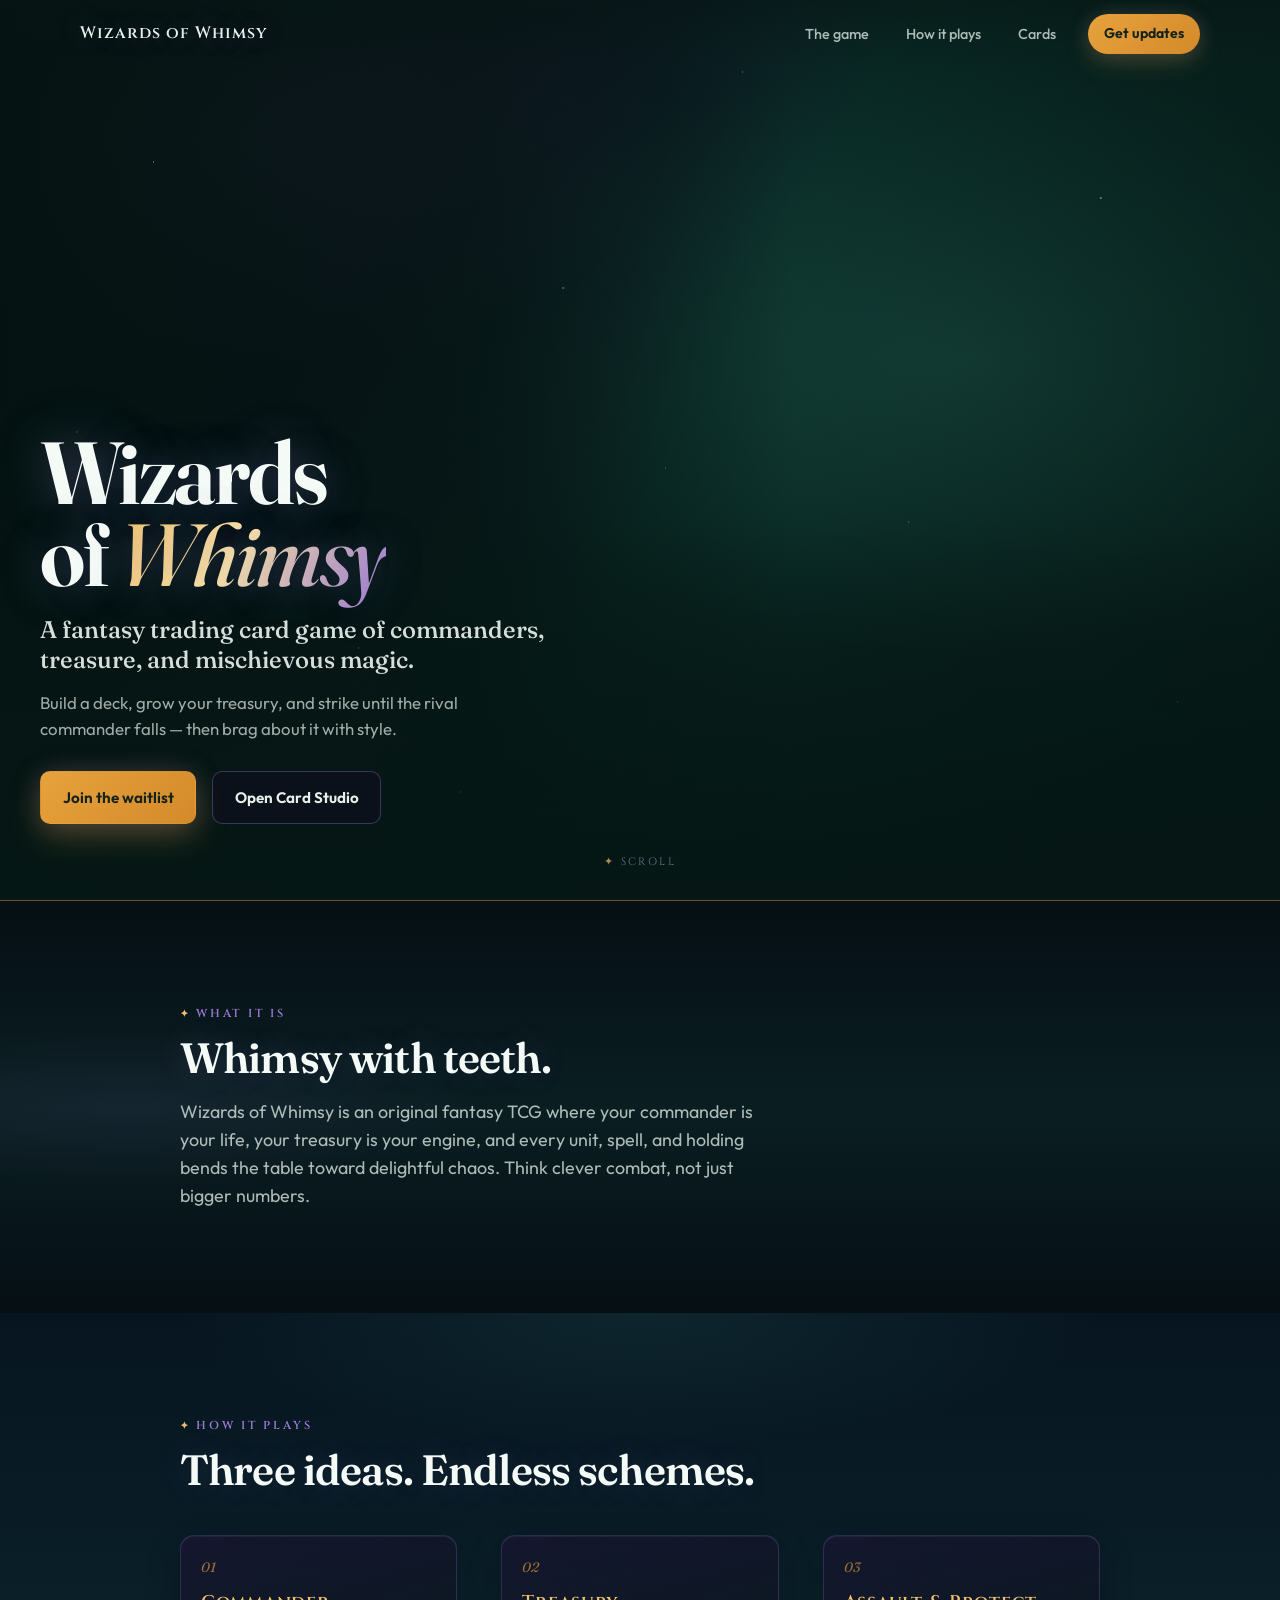
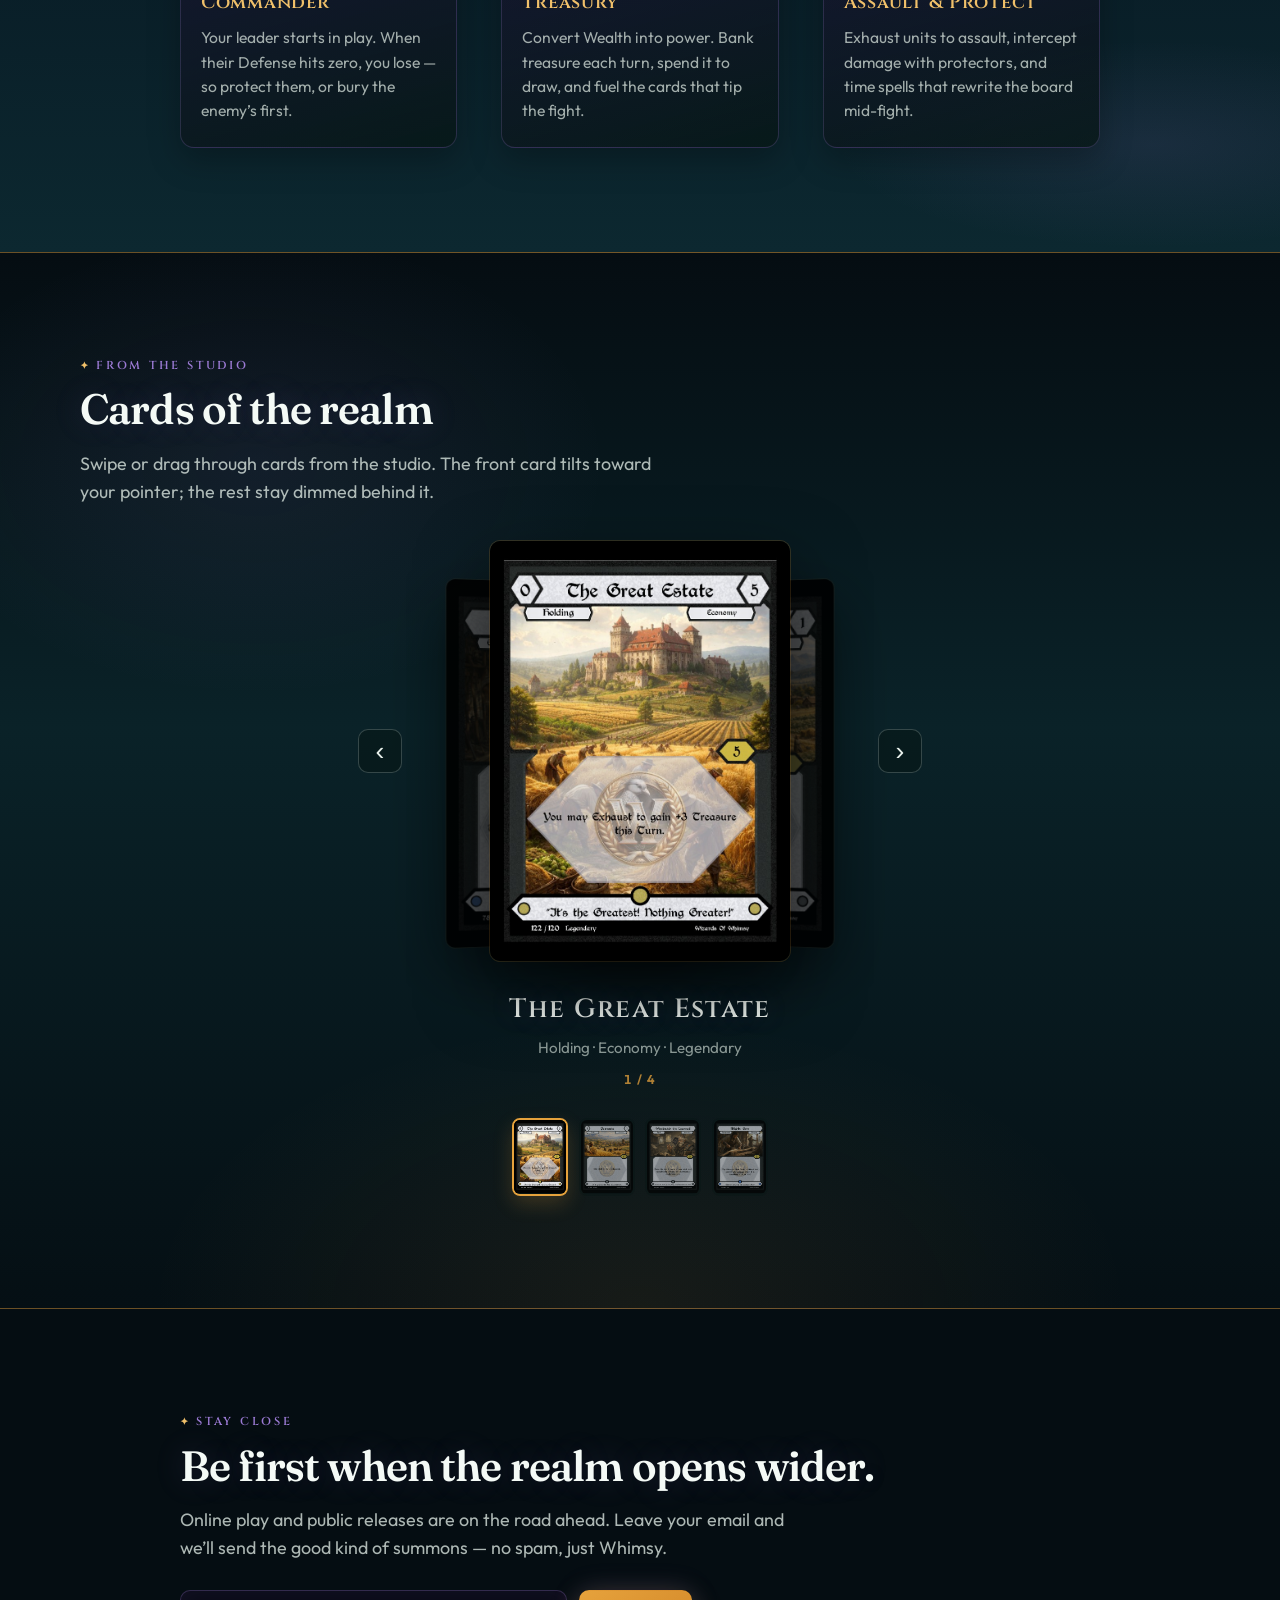
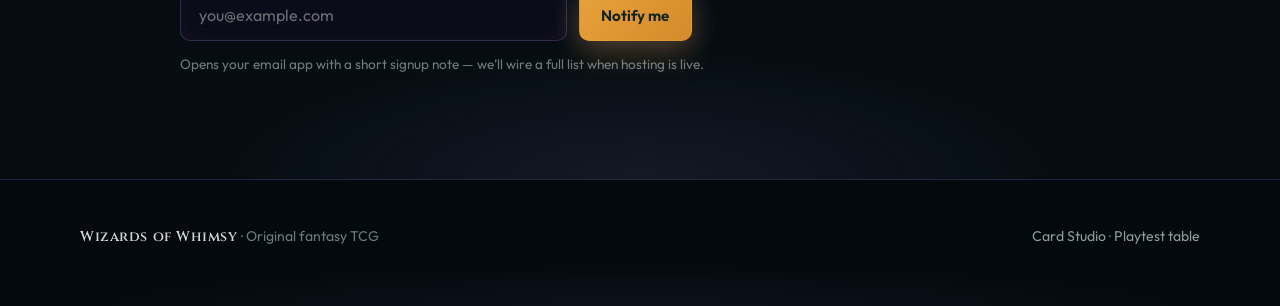
==== index.html @ 114dac3d "Added a landing page" ====
<!DOCTYPE html>
<html lang="en">
<head>
    <meta charset="UTF-8">
    <meta name="viewport" content="width=device-width, initial-scale=1.0, viewport-fit=cover">
    <title>Wizards of Whimsy — A fantasy trading card game</title>
    <meta name="description" content="Wizards of Whimsy is a fantasy TCG of commanders, treasure, and whimsical warfare. Protect your leader, grow your treasury, and outwit the table.">
    <meta property="og:title" content="Wizards of Whimsy">
    <meta property="og:description" content="A fantasy trading card game of commanders, treasury, and whimsical warfare.">
    <meta property="og:type" content="website">
    <link rel="preconnect" href="https://fonts.googleapis.com">
    <link rel="preconnect" href="https://fonts.gstatic.com" crossorigin>
    <link href="https://fonts.googleapis.com/css2?family=Cinzel:wght@500;600&family=Fraunces:ital,opsz,wght@0,9..144,500;0,9..144,650;1,9..144,500&family=Outfit:wght@400;500;650&display=swap" rel="stylesheet">
    <link rel="stylesheet" href="landing.css">
</head>
<body class="wow-landing">
    <a class="wow-skip" href="#main">Skip to content</a>

    <header class="wow-nav" role="banner">
        <div class="wow-nav-inner">
            <a class="wow-nav-brand" href="index.html">Wizards of Whimsy</a>
            <span class="wow-nav-spacer" aria-hidden="true"></span>
            <a class="wow-nav-link" href="#the-game">The game</a>
            <a class="wow-nav-link" href="#play">How it plays</a>
            <a class="wow-nav-link" href="#gallery">Cards</a>
            <a class="wow-nav-cta" href="#waitlist">Get updates</a>
        </div>
    </header>

    <main id="main">
        <section class="wow-hero" aria-label="Introduction">
            <div class="wow-hero-bg" aria-hidden="true"></div>
            <div class="wow-hero-stars" aria-hidden="true"></div>
            <div class="wow-hero-mist" aria-hidden="true"></div>
            <div class="wow-hero-copy wow-reveal">
                <h1 class="wow-brand">Wizards of <em>Whimsy</em></h1>
                <p class="wow-hero-line">A fantasy trading card game of commanders, treasure, and mischievous magic.</p>
                <p class="wow-hero-support">Build a deck, grow your treasury, and strike until the rival commander falls — then brag about it with style.</p>
                <div class="wow-cta-row">
                    <a class="wow-btn wow-btn-primary" href="#waitlist">Join the waitlist</a>
                    <a class="wow-btn wow-btn-ghost" href="editor.html">Open Card Studio</a>
                </div>
            </div>
            <p class="wow-scroll-hint" aria-hidden="true">Scroll</p>
        </section>

        <section class="wow-section wow-section--story" id="the-game">
            <div class="wow-section-inner wow-reveal">
                <p class="wow-kicker">What it is</p>
                <h2 class="wow-h2">Whimsy with teeth.</h2>
                <p class="wow-lead">
                    Wizards of Whimsy is an original fantasy TCG where your commander is your life,
                    your treasury is your engine, and every unit, spell, and holding bends the table
                    toward delightful chaos. Think clever combat, not just bigger numbers.
                </p>
            </div>
        </section>

        <section class="wow-section wow-section--loop" id="play">
            <div class="wow-section-inner wow-reveal">
                <p class="wow-kicker">How it plays</p>
                <h2 class="wow-h2">Three ideas. Endless schemes.</h2>
                <div class="wow-loop-grid">
                    <article class="wow-loop-item">
                        <span class="wow-loop-num">01</span>
                        <h3>Commander</h3>
                        <p>Your leader starts in play. When their Defense hits zero, you lose — so protect them, or bury the enemy’s first.</p>
                    </article>
                    <article class="wow-loop-item">
                        <span class="wow-loop-num">02</span>
                        <h3>Treasury</h3>
                        <p>Convert Wealth into power. Bank treasure each turn, spend it to draw, and fuel the cards that tip the fight.</p>
                    </article>
                    <article class="wow-loop-item">
                        <span class="wow-loop-num">03</span>
                        <h3>Assault &amp; Protect</h3>
                        <p>Exhaust units to assault, intercept damage with protectors, and time spells that rewrite the board mid-fight.</p>
                    </article>
                </div>
            </div>
        </section>

        <section class="wow-section wow-section--gallery" id="gallery" aria-label="Created cards">
            <div class="wow-section-inner wow-section-wide wow-reveal">
                <p class="wow-kicker">From the studio</p>
                <h2 class="wow-h2">Cards of the realm</h2>
                <p class="wow-lead wow-gallery-lead">
                    Swipe or drag through cards from the studio. The front card tilts toward your pointer; the rest stay dimmed behind it.
                </p>

                <div class="wow-gallery" id="wowGallery" hidden>
                    <div class="wow-gallery-stage">
                        <button type="button" class="wow-gallery-nav wow-gallery-prev" id="wowGalleryPrev" aria-label="Previous card">‹</button>
                        <div class="wow-card-stack" id="wowCardStack" aria-live="polite"></div>
                        <button type="button" class="wow-gallery-nav wow-gallery-next" id="wowGalleryNext" aria-label="Next card">›</button>
                    </div>
                    <div class="wow-gallery-meta">
                        <h3 class="wow-gallery-name" id="wowGalleryName"></h3>
                        <p class="wow-gallery-sub" id="wowGallerySub"></p>
                        <p class="wow-gallery-counter" aria-live="polite">
                            <span id="wowGalleryIndex">1</span> / <span id="wowGalleryTotal">1</span>
                        </p>
                    </div>
                    <div class="wow-gallery-thumbs" id="wowGalleryThumbs" role="tablist" aria-label="Choose a card"></div>
                </div>
                <p class="wow-gallery-empty" id="wowGalleryEmpty" hidden>No showcase cards yet — add PNG exports to <code>landing-cards.json</code>.</p>
            </div>
        </section>

        <section class="wow-section wow-section--waitlist" id="waitlist">
            <div class="wow-section-inner wow-reveal">
                <p class="wow-kicker">Stay close</p>
                <h2 class="wow-h2">Be first when the realm opens wider.</h2>
                <p class="wow-lead">
                    Online play and public releases are on the road ahead. Leave your email and we’ll
                    send the good kind of summons — no spam, just Whimsy.
                </p>
                <form class="wow-waitlist-form" id="wowWaitlistForm" novalidate>
                    <label for="wowEmail">Email</label>
                    <input type="email" id="wowEmail" name="email" autocomplete="email" required placeholder="you@example.com" />
                    <button type="submit" class="wow-btn wow-btn-primary">Notify me</button>
                </form>
                <p class="wow-waitlist-note" id="wowWaitlistNote" role="status" aria-live="polite">
                    Opens your email app with a short signup note — we’ll wire a full list when hosting is live.
                </p>
            </div>
        </section>
    </main>

    <footer class="wow-footer">
        <div class="wow-footer-inner">
            <p><strong>Wizards of Whimsy</strong> · Original fantasy TCG</p>
            <p>
                <a href="editor.html">Card Studio</a>
                ·
                <a href="card-player.html">Playtest table</a>
            </p>
        </div>
    </footer>

    <script src="landing.js" defer></script>
</body>
</html>
---- landing.css ----
/* Wizards of Whimsy — public landing */
:root {
    --ink: #14221c;
    --mist: #dce8e1;
    --parchment: #e8f0eb;
    --teal-deep: #0b3d38;
    --teal-glow: #3d9b86;
    --amber: #e6a23c;
    --amber-hot: #f0c06a;
    --violet-deep: #1e1235;
    --violet-glow: #9b7ad4;
    --violet-soft: rgba(155, 122, 212, 0.35);
    --starlight: #c8dcff;
    --gold-line: rgba(230, 162, 60, 0.45);
    --font-display: 'Fraunces', 'Palatino Linotype', Georgia, serif;
    --font-arcane: 'Cinzel', 'Palatino Linotype', Georgia, serif;
    --font-body: 'Outfit', 'Segoe UI', sans-serif;
    --ease-out: cubic-bezier(0.22, 1, 0.36, 1);
    --nav-h: 4.25rem;
}

*,
*::before,
*::after {
    box-sizing: border-box;
}

html {
    scroll-behavior: smooth;
}

body.wow-landing {
    margin: 0;
    min-height: 100%;
    color: var(--mist);
    font-family: var(--font-body);
    font-weight: 400;
    font-size: 1.0625rem;
    line-height: 1.55;
    background:
        radial-gradient(ellipse 80% 50% at 50% -10%, rgba(155, 122, 212, 0.12), transparent 55%),
        #050f14;
    -webkit-font-smoothing: antialiased;
}

img {
    max-width: 100%;
    height: auto;
    display: block;
}

a {
    color: var(--amber-hot);
    text-decoration-thickness: 1px;
    text-underline-offset: 0.18em;
}

a:hover {
    color: #fff4d6;
}

.wow-skip {
    position: absolute;
    left: -9999px;
    top: 0;
    z-index: 100;
    padding: 0.75rem 1rem;
    background: var(--amber);
    color: var(--ink);
    font-weight: 600;
}

.wow-skip:focus {
    left: 1rem;
    top: 1rem;
}

/* —— Nav —— */
.wow-nav {
    position: absolute;
    top: 0;
    left: 0;
    right: 0;
    z-index: 40;
    height: var(--nav-h);
    display: flex;
    align-items: center;
    padding: 0 clamp(1rem, 4vw, 2.5rem);
    background: linear-gradient(to bottom, rgba(6, 22, 20, 0.55), transparent);
}

.wow-nav-inner {
    width: min(1120px, 100%);
    margin: 0 auto;
    display: flex;
    align-items: center;
    gap: 1rem;
}

.wow-nav-brand {
    font-family: var(--font-arcane);
    font-weight: 600;
    font-size: 1.02rem;
    letter-spacing: 0.06em;
    color: var(--parchment);
    text-decoration: none;
    text-shadow: 0 0 24px rgba(155, 122, 212, 0.35);
}

.wow-nav-brand:hover {
    color: var(--amber-hot);
}

.wow-nav-spacer {
    flex: 1;
}

.wow-nav-link {
    font-size: 0.9rem;
    font-weight: 500;
    color: rgba(220, 232, 225, 0.78);
    text-decoration: none;
    padding: 0.4rem 0.65rem;
}

.wow-nav-link:hover {
    color: #fff;
}

.wow-nav-cta {
    display: inline-flex;
    align-items: center;
    margin-left: 0.35rem;
    padding: 0.55rem 1rem;
    border-radius: 999px;
    background: linear-gradient(135deg, var(--amber) 0%, #d48a2a 100%);
    color: var(--ink);
    font-weight: 650;
    font-size: 0.88rem;
    text-decoration: none;
    transition: transform 0.35s var(--ease-out), background 0.25s ease, box-shadow 0.25s ease;
    box-shadow:
        0 8px 24px rgba(230, 162, 60, 0.22),
        0 0 20px rgba(155, 122, 212, 0.15);
}

.wow-nav-cta:hover {
    background: var(--amber-hot);
    color: var(--ink);
    transform: translateY(-1px);
}

/* —— Hero: one full-bleed composition —— */
.wow-hero {
    position: relative;
    min-height: 100dvh;
    display: flex;
    align-items: flex-end;
    padding:
        calc(var(--nav-h) + clamp(1.5rem, 4vw, 2.5rem))
        clamp(1rem, 4vw, 2.5rem)
        clamp(2.75rem, 8vw, 4.75rem);
    overflow: hidden;
    isolation: isolate;
}

.wow-hero-bg {
    position: absolute;
    inset: 0;
    z-index: -1;
    background:
        radial-gradient(ellipse 55% 45% at 20% 15%, rgba(155, 122, 212, 0.22), transparent 58%),
        radial-gradient(ellipse 80% 60% at 75% 40%, rgba(61, 155, 134, 0.28), transparent 55%),
        radial-gradient(ellipse 50% 45% at 15% 90%, rgba(230, 162, 60, 0.14), transparent 50%),
        linear-gradient(118deg, #080612 0%, #12102a 28%, #0a2f2a 52%, #071e1b 100%);
}

.wow-hero-bg::before {
    content: '';
    position: absolute;
    inset: 0;
    background:
        url('Card Back.png') right -5% center / min(72vw, 780px) auto no-repeat;
    opacity: 0.55;
    filter: saturate(1.05) contrast(1.05);
    animation: wow-hero-breathe 14s ease-in-out infinite;
}

.wow-hero-bg::after {
    content: '';
    position: absolute;
    inset: 0;
    background:
        linear-gradient(90deg, rgba(4, 20, 17, 0.94) 0%, rgba(4, 20, 17, 0.78) 38%, rgba(4, 20, 17, 0.25) 62%, rgba(4, 20, 17, 0.45) 100%),
        linear-gradient(to top, rgba(4, 16, 14, 0.9) 0%, transparent 42%);
    pointer-events: none;
}

.wow-hero-stars {
    position: absolute;
    inset: 0;
    z-index: 0;
    pointer-events: none;
    opacity: 0.75;
    background-image:
        radial-gradient(1px 1px at 12% 18%, rgba(255, 255, 255, 0.85), transparent),
        radial-gradient(1px 1px at 28% 72%, rgba(200, 220, 255, 0.7), transparent),
        radial-gradient(1.5px 1.5px at 44% 32%, rgba(240, 192, 106, 0.8), transparent),
        radial-gradient(1px 1px at 58% 8%, rgba(255, 255, 255, 0.6), transparent),
        radial-gradient(1px 1px at 71% 58%, rgba(200, 220, 255, 0.65), transparent),
        radial-gradient(1.5px 1.5px at 86% 22%, rgba(255, 255, 255, 0.75), transparent),
        radial-gradient(1px 1px at 92% 78%, rgba(155, 122, 212, 0.7), transparent),
        radial-gradient(1px 1px at 6% 48%, rgba(255, 255, 255, 0.5), transparent),
        radial-gradient(1px 1px at 36% 88%, rgba(240, 192, 106, 0.55), transparent),
        radial-gradient(1px 1px at 52% 52%, rgba(255, 255, 255, 0.45), transparent);
    animation: wow-stars-twinkle 8s ease-in-out infinite alternate;
}

@keyframes wow-stars-twinkle {
    0% { opacity: 0.55; transform: translate3d(0, 0, 0); }
    100% { opacity: 0.9; transform: translate3d(0, -6px, 0); }
}

.wow-hero-mist {
    position: absolute;
    inset: auto 0 0 0;
    height: 45%;
    z-index: 0;
    background: linear-gradient(to top, rgba(6, 26, 24, 0.5), transparent);
    pointer-events: none;
}

@keyframes wow-hero-breathe {
    0%, 100% { transform: scale(1) translate3d(0, 0, 0); opacity: 0.52; }
    50% { transform: scale(1.04) translate3d(-1.5%, 1%, 0); opacity: 0.62; }
}

.wow-hero-copy {
    position: relative;
    z-index: 1;
    width: min(1120px, 100%);
    margin: 0 auto;
    max-width: 36rem;
    margin-right: auto;
    margin-left: 0;
}

.wow-brand {
    margin: 0 0 1.15rem;
    font-family: var(--font-display);
    font-weight: 650;
    font-size: clamp(2.85rem, 9vw, 5.5rem);
    line-height: 0.94;
    letter-spacing: -0.025em;
    color: #f4faf6;
    text-wrap: balance;
    text-shadow:
        0 0 40px rgba(155, 122, 212, 0.35),
        0 0 80px rgba(61, 155, 134, 0.15);
}

.wow-brand em {
    font-style: italic;
    font-weight: 500;
    background: linear-gradient(120deg, var(--amber-hot) 0%, #ffe8a8 45%, var(--violet-glow) 100%);
    -webkit-background-clip: text;
    background-clip: text;
    color: transparent;
}

.wow-hero-line {
    margin: 0 0 0.85rem;
    font-family: var(--font-display);
    font-weight: 500;
    font-size: clamp(1.2rem, 2.5vw, 1.5rem);
    line-height: 1.28;
    color: rgba(232, 240, 235, 0.92);
    text-wrap: balance;
}

.wow-hero-support {
    margin: 0 0 1.85rem;
    max-width: 28rem;
    font-size: 1.05rem;
    color: rgba(220, 232, 225, 0.72);
}

.wow-cta-row {
    display: flex;
    flex-wrap: wrap;
    gap: 0.75rem 1rem;
    align-items: center;
}

.wow-btn {
    display: inline-flex;
    align-items: center;
    justify-content: center;
    gap: 0.4rem;
    padding: 0.85rem 1.35rem;
    border-radius: 10px;
    border: 1px solid transparent;
    font-family: var(--font-body);
    font-weight: 650;
    font-size: 0.95rem;
    text-decoration: none;
    cursor: pointer;
    transition: transform 0.35s var(--ease-out), background 0.25s ease, border-color 0.25s ease, color 0.25s ease;
}

.wow-btn:focus-visible {
    outline: 2px solid var(--amber-hot);
    outline-offset: 3px;
}

.wow-btn-primary {
    background: linear-gradient(135deg, var(--amber) 0%, #d48a2a 100%);
    color: var(--ink);
    box-shadow:
        0 12px 32px rgba(230, 162, 60, 0.28),
        0 0 28px rgba(155, 122, 212, 0.18);
}

.wow-btn-primary:hover {
    background: linear-gradient(135deg, var(--amber-hot) 0%, var(--amber) 100%);
    color: var(--ink);
    transform: translateY(-2px);
    box-shadow:
        0 16px 36px rgba(230, 162, 60, 0.35),
        0 0 32px rgba(155, 122, 212, 0.25);
}

.wow-btn-ghost {
    background: rgba(20, 12, 36, 0.4);
    border-color: rgba(155, 122, 212, 0.35);
    color: var(--parchment);
    backdrop-filter: blur(6px);
}

.wow-btn-ghost:hover {
    border-color: var(--amber);
    color: #fff;
    transform: translateY(-2px);
    box-shadow: 0 0 24px rgba(155, 122, 212, 0.2);
}

.wow-scroll-hint {
    position: absolute;
    left: 50%;
    bottom: 1.15rem;
    z-index: 2;
    transform: translateX(-50%);
    font-family: var(--font-arcane);
    font-size: 0.68rem;
    letter-spacing: 0.22em;
    text-transform: uppercase;
    color: rgba(200, 220, 255, 0.5);
    animation: wow-bob 2.4s ease-in-out infinite;
}

.wow-scroll-hint::before {
    content: '✦ ';
    color: var(--amber-hot);
    opacity: 0.7;
}

@keyframes wow-bob {
    0%, 100% { opacity: 0.35; transform: translateX(-50%) translateY(0); }
    50% { opacity: 0.8; transform: translateX(-50%) translateY(5px); }
}

/* —— Sections —— */
.wow-section {
    position: relative;
    padding: clamp(3.5rem, 10vw, 6.5rem) clamp(1rem, 4vw, 2.5rem);
    background:
        radial-gradient(ellipse 70% 40% at 50% 0%, rgba(155, 122, 212, 0.06), transparent 60%),
        linear-gradient(180deg, #050f14 0%, #0a1e22 50%, #050f14 100%);
}

.wow-section-inner {
    width: min(920px, 100%);
    margin: 0 auto;
}

.wow-kicker {
    margin: 0 0 0.75rem;
    font-family: var(--font-arcane);
    font-size: 0.72rem;
    font-weight: 600;
    letter-spacing: 0.24em;
    text-transform: uppercase;
    color: var(--violet-glow);
}

.wow-kicker::before {
    content: '✦';
    display: inline-block;
    margin-right: 0.55em;
    color: var(--amber-hot);
    font-size: 0.85em;
    animation: wow-kicker-spark 3s ease-in-out infinite;
}

@keyframes wow-kicker-spark {
    0%, 100% { opacity: 0.55; transform: scale(1); }
    50% { opacity: 1; transform: scale(1.15); }
}

.wow-h2 {
    margin: 0 0 1rem;
    font-family: var(--font-display);
    font-weight: 600;
    font-size: clamp(1.85rem, 4.2vw, 2.65rem);
    line-height: 1.12;
    letter-spacing: -0.02em;
    color: #f4faf6;
    text-wrap: balance;
    text-shadow: 0 0 32px rgba(155, 122, 212, 0.2);
}

.wow-lead {
    margin: 0;
    max-width: 38rem;
    font-size: 1.12rem;
    color: rgba(220, 232, 225, 0.78);
}

.wow-section--story {
    border-top: 1px solid var(--gold-line);
    background:
        radial-gradient(ellipse 50% 35% at 10% 50%, rgba(155, 122, 212, 0.08), transparent 55%),
        linear-gradient(180deg, #050f14 0%, #0a1e22 50%, #050f14 100%);
}

.wow-section--loop {
    background:
        radial-gradient(ellipse 60% 40% at 50% 0%, rgba(61, 155, 134, 0.12), transparent 60%),
        radial-gradient(ellipse 45% 35% at 90% 80%, rgba(155, 122, 212, 0.1), transparent 55%),
        linear-gradient(180deg, #071520 0%, #0c2830 100%);
}

.wow-loop-grid {
    margin-top: 2.5rem;
    display: grid;
    grid-template-columns: repeat(3, minmax(0, 1fr));
    gap: clamp(1.5rem, 4vw, 2.75rem);
}

.wow-loop-item {
    position: relative;
    padding: 1.35rem 1.25rem 1.5rem;
    border-radius: 14px;
    border: 1px solid rgba(155, 122, 212, 0.22);
    background:
        linear-gradient(165deg, rgba(30, 18, 53, 0.55) 0%, rgba(6, 22, 20, 0.75) 100%);
    box-shadow:
        0 12px 32px rgba(0, 0, 0, 0.25),
        inset 0 1px 0 rgba(255, 255, 255, 0.06);
    transition: transform 0.4s var(--ease-out), border-color 0.3s ease, box-shadow 0.4s ease;
}

.wow-loop-item:hover {
    transform: translateY(-4px) rotate(-0.4deg);
    border-color: rgba(230, 162, 60, 0.35);
    box-shadow:
        0 18px 40px rgba(0, 0, 0, 0.3),
        0 0 28px rgba(155, 122, 212, 0.15);
}

.wow-loop-item:nth-child(2):hover {
    transform: translateY(-4px) rotate(0.4deg);
}

.wow-loop-item h3 {
    margin: 0 0 0.5rem;
    font-family: var(--font-arcane);
    font-size: 1.15rem;
    font-weight: 600;
    letter-spacing: 0.04em;
    color: var(--amber-hot);
}

.wow-loop-item p {
    margin: 0;
    color: rgba(220, 232, 225, 0.72);
    font-size: 0.98rem;
}

.wow-loop-num {
    display: block;
    margin-bottom: 0.65rem;
    font-family: var(--font-display);
    font-size: 0.85rem;
    font-style: italic;
    color: rgba(230, 162, 60, 0.65);
}

.wow-section--studio {
    text-align: center;
    border-top: 1px solid rgba(230, 162, 60, 0.22);
}

.wow-section--studio .wow-lead {
    margin-left: auto;
    margin-right: auto;
}

.wow-section--studio .wow-cta-row {
    justify-content: center;
    margin-top: 1.75rem;
}

.wow-section--waitlist {
    border-top: 1px solid var(--gold-line);
    background:
        radial-gradient(ellipse 60% 50% at 50% 100%, rgba(155, 122, 212, 0.1), transparent 55%),
        #050d12;
}

.wow-section--gallery {
    border-top: 1px solid var(--gold-line);
    background:
        radial-gradient(ellipse 70% 50% at 50% 100%, rgba(230, 162, 60, 0.08), transparent 55%),
        radial-gradient(ellipse 50% 40% at 20% 20%, rgba(155, 122, 212, 0.08), transparent 55%),
        linear-gradient(180deg, #050d12 0%, #0a2228 45%, #050f14 100%);
    padding-bottom: clamp(4rem, 12vw, 7rem);
}

.wow-section-wide {
    width: min(1120px, 100%);
    margin-left: auto;
    margin-right: auto;
}

.wow-gallery-lead {
    margin-bottom: 2.25rem;
}

.wow-gallery {
    margin-top: 0.5rem;
    overflow: visible;
}

.wow-gallery-stage {
    display: flex;
    align-items: center;
    justify-content: center;
    gap: clamp(2.75rem, 10vw, 5.5rem);
    overflow: visible;
}

.wow-gallery-nav {
    position: relative;
    z-index: 20;
    flex-shrink: 0;
    width: 44px;
    height: 44px;
    border: 1px solid rgba(220, 232, 225, 0.22);
    border-radius: 10px;
    background: rgba(6, 22, 20, 0.55);
    color: var(--parchment);
    font-size: 1.65rem;
    line-height: 1;
    cursor: pointer;
    transition: background 0.2s ease, border-color 0.2s ease, transform 0.25s var(--ease-out);
}

.wow-gallery-nav:hover:not(:disabled) {
    background: rgba(230, 162, 60, 0.15);
    border-color: rgba(230, 162, 60, 0.45);
    transform: translateY(-1px);
}

.wow-gallery-nav:disabled {
    opacity: 0.35;
    cursor: not-allowed;
}

.wow-card-stack {
    position: relative;
    flex: 0 1 auto;
    width: min(100%, 300px);
    aspect-ratio: 5 / 7;
    perspective: 1300px;
    touch-action: none;
    cursor: grab;
    user-select: none;
    -webkit-user-select: none;
    overflow: visible;
}

.wow-card-stack.is-dragging {
    cursor: grabbing;
}

.wow-card-stack.is-dragging-left::after,
.wow-card-stack.is-dragging-right::after {
    content: '';
    position: absolute;
    top: 8%;
    bottom: 8%;
    width: 38%;
    pointer-events: none;
    z-index: 14;
    opacity: 0.85;
    animation: wow-drag-glow 0.45s ease-in-out infinite alternate;
}

.wow-card-stack.is-dragging-left::after {
    left: -12%;
    background: radial-gradient(ellipse at 100% 50%, rgba(196, 168, 255, 0.35), transparent 68%);
}

.wow-card-stack.is-dragging-right::after {
    right: -12%;
    background: radial-gradient(ellipse at 0% 50%, rgba(240, 192, 106, 0.32), transparent 68%);
}

@keyframes wow-drag-glow {
    0% { opacity: 0.45; }
    100% { opacity: 0.95; }
}

.wow-dust-layer {
    position: absolute;
    inset: -18%;
    pointer-events: none;
    overflow: visible;
    z-index: 30;
}

.wow-dust {
    position: absolute;
    width: var(--ds, 4px);
    height: var(--ds, 4px);
    border-radius: 50%;
    opacity: 0;
    transform: translate(-50%, -50%) scale(0.5);
    pointer-events: none;
    will-change: transform, opacity;
}

.wow-dust--gold {
    background: radial-gradient(circle at 32% 32%, #fff 0%, #ffe8a8 42%, rgba(240, 192, 106, 0.25) 72%, transparent 100%);
    box-shadow: 0 0 7px 2px rgba(240, 192, 106, 0.65);
}

.wow-dust--violet {
    background: radial-gradient(circle at 32% 32%, #fff 0%, #ddd0ff 44%, rgba(196, 168, 255, 0.22) 72%, transparent 100%);
    box-shadow: 0 0 7px 2px rgba(196, 168, 255, 0.55);
}

.wow-dust--bright {
    box-shadow:
        0 0 5px 2px rgba(255, 248, 230, 0.85),
        0 0 14px 3px rgba(240, 192, 106, 0.5);
}

.wow-dust.is-falling {
    animation: wow-dust-fall var(--dur, 0.85s) cubic-bezier(0.22, 0.85, 0.35, 1) forwards;
}

@keyframes wow-dust-fall {
    0% {
        opacity: 0;
        transform: translate(-50%, -50%) scale(0.35);
    }
    10% {
        opacity: 1;
        transform: translate(calc(-50% + var(--sx) * 0.06), calc(-50% + var(--sy) * 0.04)) scale(1.1);
    }
    100% {
        opacity: 0;
        transform: translate(calc(-50% + var(--sx)), calc(-50% + var(--sy))) scale(0.1);
    }
}

.wow-stack-card.is-grabbing .wow-card-tilt-inner img {
    box-shadow:
        0 28px 70px rgba(0, 0, 0, 0.55),
        0 0 0 1px rgba(230, 162, 60, 0.35),
        0 0 36px rgba(155, 122, 212, 0.28);
}

.wow-stack-card.is-arriving .wow-card-tilt-inner {
    animation: wow-card-arrive 0.58s var(--ease-out);
}

@keyframes wow-card-arrive {
    0% { transform: scale(0.9) rotate(-2.5deg); }
    55% { transform: scale(1.05) rotate(1.2deg); }
    100% { transform: scale(1) rotate(0deg); }
}

.wow-card-stack.is-dragging .wow-stack-card.is-active .wow-card-tilt-inner {
    transition: none;
    transform: none;
}

.wow-stack-card {
    position: absolute;
    inset: 0;
    transform-style: preserve-3d;
    transition:
        transform 0.48s var(--ease-out),
        filter 0.48s ease,
        opacity 0.48s ease;
    pointer-events: none;
    will-change: transform, filter;
}

.wow-stack-card.is-active {
    z-index: 12;
    filter: brightness(1) saturate(1);
    opacity: 1;
    transform: translate3d(0, 0, 0) scale(1);
    pointer-events: auto;
}

.wow-stack-card.is-left {
    z-index: 8;
    filter: brightness(0.36) saturate(0.8);
    opacity: 0.9;
    transform: translate3d(-22%, 3%, -50px) scale(0.89) rotateY(13deg);
}

.wow-stack-card.is-right {
    z-index: 8;
    filter: brightness(0.36) saturate(0.8);
    opacity: 0.9;
    transform: translate3d(22%, 3%, -50px) scale(0.89) rotateY(-13deg);
}

.wow-stack-card.is-back {
    z-index: 4;
    filter: brightness(0.2) saturate(0.65);
    opacity: 0.45;
    transform: translate3d(0, 5%, -90px) scale(0.84);
}

.wow-card-stack.is-dragging .wow-stack-card {
    transition: filter 0.48s ease, opacity 0.48s ease;
}

.wow-card-stack.is-dragging .wow-stack-card.is-active {
    transition: none;
}

.wow-card-tilt-inner {
    position: relative;
    width: 100%;
    height: 100%;
    transform-style: preserve-3d;
    transition: transform 0.12s var(--ease-out);
    will-change: transform;
}

.wow-stack-card.is-active .wow-card-tilt-inner {
    will-change: transform;
}

.wow-card-tilt-inner img {
    width: 100%;
    height: 100%;
    object-fit: contain;
    border-radius: 3.5% / 2.5%;
    background: rgba(4, 16, 14, 0.65);
    box-shadow:
        0 28px 70px rgba(0, 0, 0, 0.55),
        0 0 0 1px rgba(230, 162, 60, 0.2);
    user-select: none;
    -webkit-user-drag: none;
    pointer-events: none;
}

.wow-card-shine {
    position: absolute;
    inset: 0;
    border-radius: 3.5% / 2.5%;
    pointer-events: none;
    opacity: 0;
    transition: opacity 0.2s ease;
    mix-blend-mode: soft-light;
}

.wow-stack-card.is-tilting .wow-card-shine {
    opacity: 1;
}

.wow-gallery-meta {
    text-align: center;
    margin-top: 1.75rem;
}

.wow-gallery-name {
    margin: 0 0 0.35rem;
    font-family: var(--font-arcane);
    font-size: clamp(1.25rem, 3vw, 1.65rem);
    font-weight: 600;
    letter-spacing: 0.05em;
    color: #f4faf6;
    text-shadow: 0 0 24px rgba(155, 122, 212, 0.25);
}

.wow-gallery-name.is-pop {
    animation: wow-name-pop 0.48s var(--ease-out);
}

@keyframes wow-name-pop {
    0% { transform: scale(1) rotate(0deg); }
    35% { transform: scale(1.08) rotate(-1.5deg); }
    70% { transform: scale(0.98) rotate(0.6deg); }
    100% { transform: scale(1) rotate(0deg); }
}

.wow-gallery-nav.is-sparkle {
    animation: wow-nav-wiggle 0.42s var(--ease-out);
    border-color: rgba(196, 168, 255, 0.55);
    box-shadow: 0 0 22px rgba(155, 122, 212, 0.25);
}

@keyframes wow-nav-wiggle {
    0% { transform: rotate(0deg) scale(1); }
    25% { transform: rotate(-8deg) scale(1.06); }
    50% { transform: rotate(7deg) scale(1.04); }
    75% { transform: rotate(-3deg) scale(1.02); }
    100% { transform: rotate(0deg) scale(1); }
}

.wow-gallery-sub {
    margin: 0 0 0.65rem;
    font-size: 0.95rem;
    color: rgba(220, 232, 225, 0.62);
}

.wow-gallery-counter {
    margin: 0;
    font-size: 0.8rem;
    font-weight: 650;
    letter-spacing: 0.12em;
    text-transform: uppercase;
    color: rgba(230, 162, 60, 0.75);
    font-variant-numeric: tabular-nums;
}

.wow-gallery-thumbs {
    display: flex;
    flex-wrap: wrap;
    justify-content: center;
    gap: 0.65rem;
    margin-top: 1.75rem;
}

.wow-gallery-thumb {
    appearance: none;
    padding: 0;
    border: 2px solid transparent;
    border-radius: 8px;
    background: rgba(6, 22, 20, 0.5);
    cursor: pointer;
    width: 56px;
    aspect-ratio: 5 / 7;
    overflow: hidden;
    opacity: 0.65;
    transition: opacity 0.2s ease, border-color 0.2s ease, transform 0.25s var(--ease-out);
}

.wow-gallery-thumb img {
    width: 100%;
    height: 100%;
    object-fit: contain;
    background: rgba(4, 16, 14, 0.5);
    display: block;
}

.wow-gallery-thumb:hover {
    opacity: 0.9;
    transform: translateY(-2px);
}

.wow-gallery-thumb.is-active {
    opacity: 1;
    border-color: var(--amber);
    box-shadow: 0 8px 20px rgba(230, 162, 60, 0.2);
}

.wow-gallery-empty {
    margin: 1rem 0 0;
    color: rgba(220, 232, 225, 0.5);
    font-size: 0.95rem;
}

.wow-gallery-empty code {
    color: var(--amber-hot);
    font-size: 0.88em;
}

.wow-waitlist-form {
    margin-top: 1.75rem;
    display: flex;
    flex-wrap: wrap;
    gap: 0.75rem;
    max-width: 32rem;
}

.wow-waitlist-form label {
    position: absolute;
    width: 1px;
    height: 1px;
    overflow: hidden;
    clip: rect(0 0 0 0);
}

.wow-waitlist-form input[type='email'] {
    flex: 1 1 14rem;
    min-width: 0;
    padding: 0.9rem 1.1rem;
    border-radius: 10px;
    border: 1px solid rgba(155, 122, 212, 0.28);
    background: rgba(20, 12, 36, 0.45);
    color: var(--parchment);
    font-family: var(--font-body);
    font-size: 1rem;
    box-shadow: inset 0 0 20px rgba(155, 122, 212, 0.06);
}

.wow-waitlist-form input[type='email']::placeholder {
    color: rgba(220, 232, 225, 0.45);
}

.wow-waitlist-form input[type='email']:focus {
    outline: 2px solid var(--amber);
    outline-offset: 2px;
    border-color: transparent;
}

.wow-waitlist-note {
    margin: 0.85rem 0 0;
    font-size: 0.85rem;
    color: rgba(220, 232, 225, 0.5);
}

.wow-waitlist-note[data-state='ok'] {
    color: var(--teal-glow);
}

.wow-waitlist-note[data-state='err'] {
    color: #f0a0a0;
}

.wow-footer {
    padding: 2rem clamp(1rem, 4vw, 2.5rem) 2.75rem;
    border-top: 1px solid rgba(155, 122, 212, 0.2);
    background:
        radial-gradient(ellipse 80% 60% at 50% 100%, rgba(155, 122, 212, 0.06), transparent 55%),
        #030a0e;
}

.wow-footer-inner {
    width: min(1120px, 100%);
    margin: 0 auto;
    display: flex;
    flex-wrap: wrap;
    gap: 1rem;
    justify-content: space-between;
    align-items: baseline;
    font-size: 0.88rem;
    color: rgba(220, 232, 225, 0.5);
}

.wow-footer strong {
    font-family: var(--font-arcane);
    font-weight: 600;
    letter-spacing: 0.04em;
    color: rgba(244, 250, 246, 0.85);
}

.wow-footer a {
    color: rgba(220, 232, 225, 0.65);
    text-decoration: none;
}

.wow-footer a:hover {
    color: var(--amber-hot);
}

/* Reveal */
.wow-reveal {
    opacity: 0;
    transform: translateY(24px);
    transition: opacity 0.95s var(--ease-out), transform 0.95s var(--ease-out);
}

.wow-reveal.is-in {
    opacity: 1;
    transform: translateY(0);
}

@media (prefers-reduced-motion: reduce) {
    *,
    *::before,
    *::after {
        animation: none !important;
        transition: none !important;
    }

    .wow-reveal {
        opacity: 1;
        transform: none;
    }

    .wow-scroll-hint {
        display: none;
    }

    .wow-hero-stars {
        opacity: 0.45;
        animation: none;
    }

    .wow-kicker::before {
        animation: none;
    }

    .wow-loop-item:hover {
        transform: none;
    }

    .wow-dust.is-falling {
        animation: none;
    }

    .wow-dust-layer {
        display: none;
    }

    .wow-card-stack.is-dragging-left::after,
    .wow-card-stack.is-dragging-right::after {
        display: none;
    }

    .wow-stack-card.is-arriving .wow-card-tilt-inner {
        animation: none;
    }

    .wow-gallery-name.is-pop {
        animation: none;
    }

    .wow-card-tilt-inner {
        will-change: auto;
    }

    .wow-card-shine {
        display: none;
    }
}

@media (max-width: 860px) {
    .wow-hero-bg::before {
        background-position: 70% center;
        background-size: min(110vw, 560px) auto;
        opacity: 0.4;
    }

    .wow-hero-bg::after {
        background:
            linear-gradient(180deg, rgba(4, 20, 17, 0.55) 0%, rgba(4, 20, 17, 0.72) 45%, rgba(4, 16, 14, 0.94) 100%),
            linear-gradient(90deg, rgba(4, 20, 17, 0.5), transparent 70%);
    }

    .wow-loop-grid {
        grid-template-columns: 1fr;
        gap: 1.75rem;
    }

    .wow-nav-link {
        display: none;
    }

    .wow-card-stack {
        width: min(72vw, 280px);
    }

    .wow-gallery-stage {
        gap: clamp(2rem, 12vw, 3.25rem);
    }

    .wow-gallery-nav {
        width: 38px;
        height: 38px;
        font-size: 1.4rem;
    }
}

@media (max-width: 480px) {
    .wow-brand {
        font-size: clamp(2.45rem, 13vw, 3.35rem);
    }

    .wow-cta-row {
        flex-direction: column;
        align-items: stretch;
    }

    .wow-btn {
        width: 100%;
    }
}
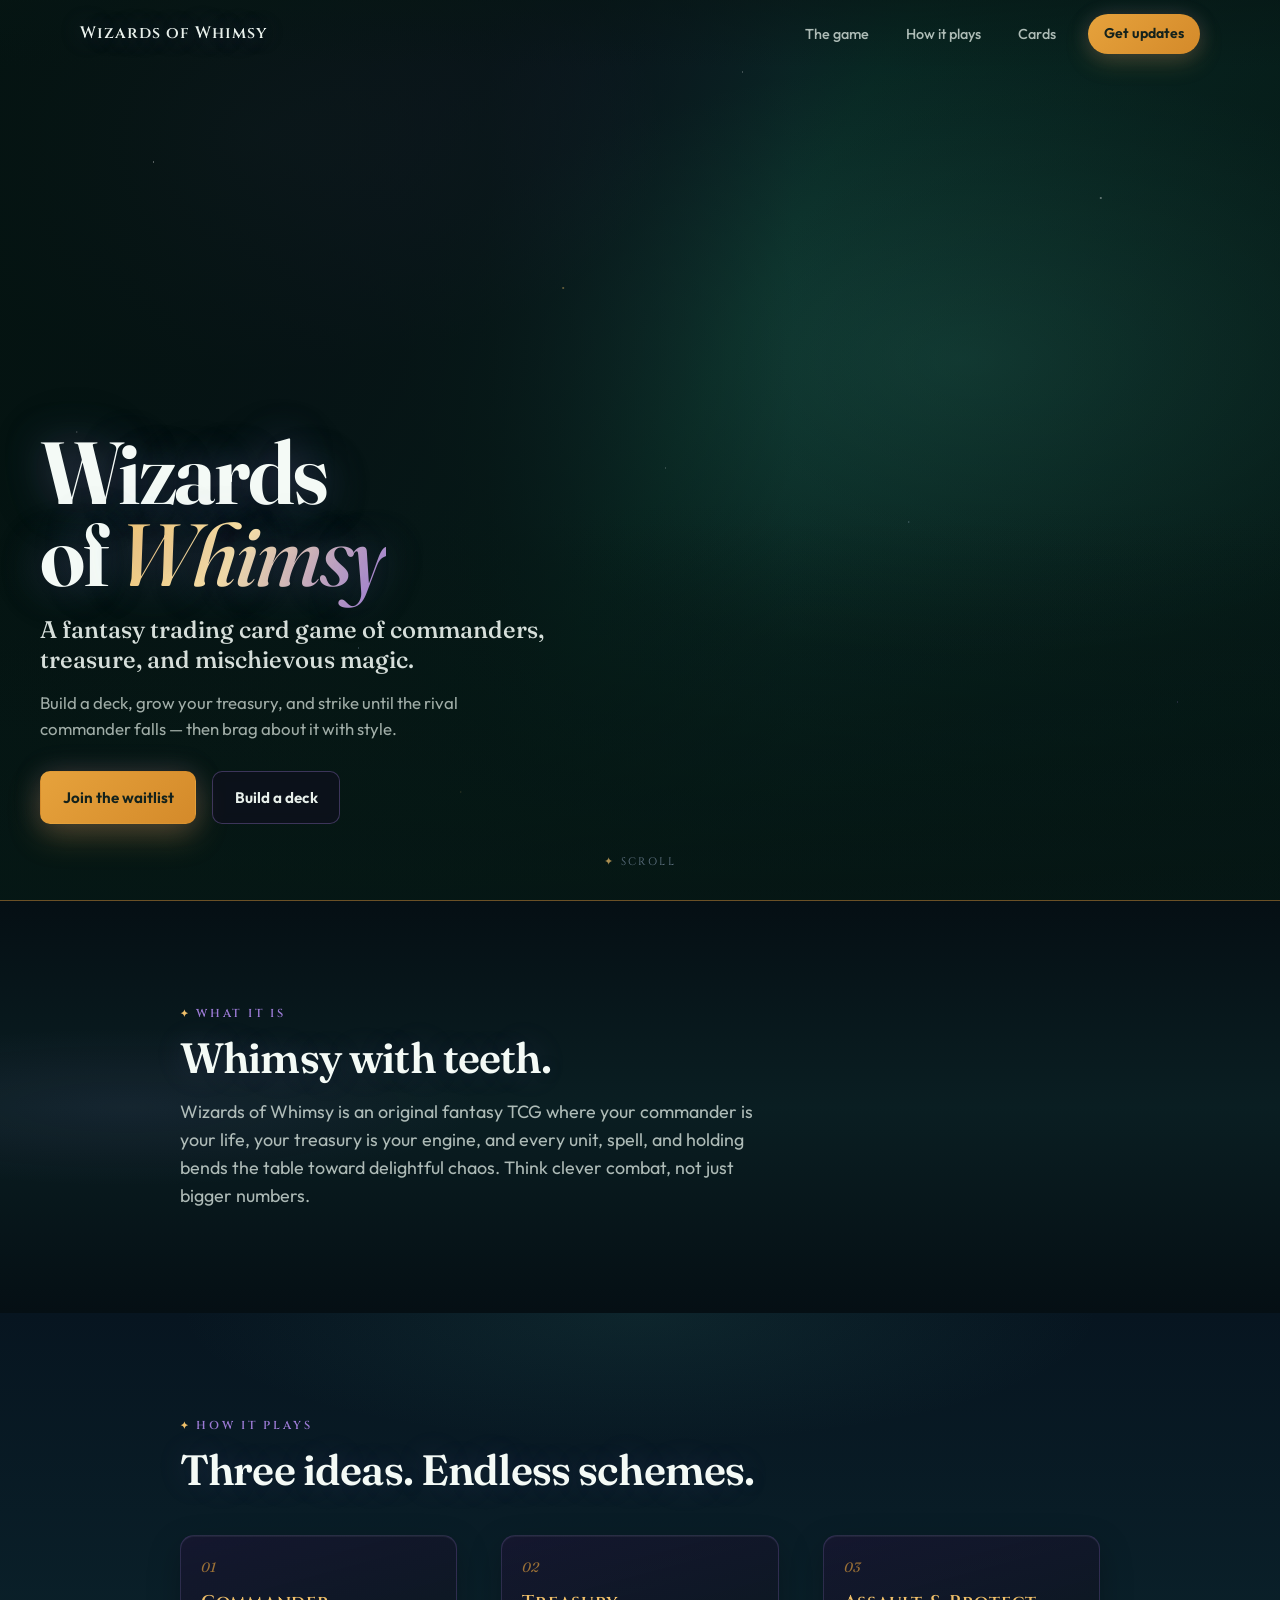
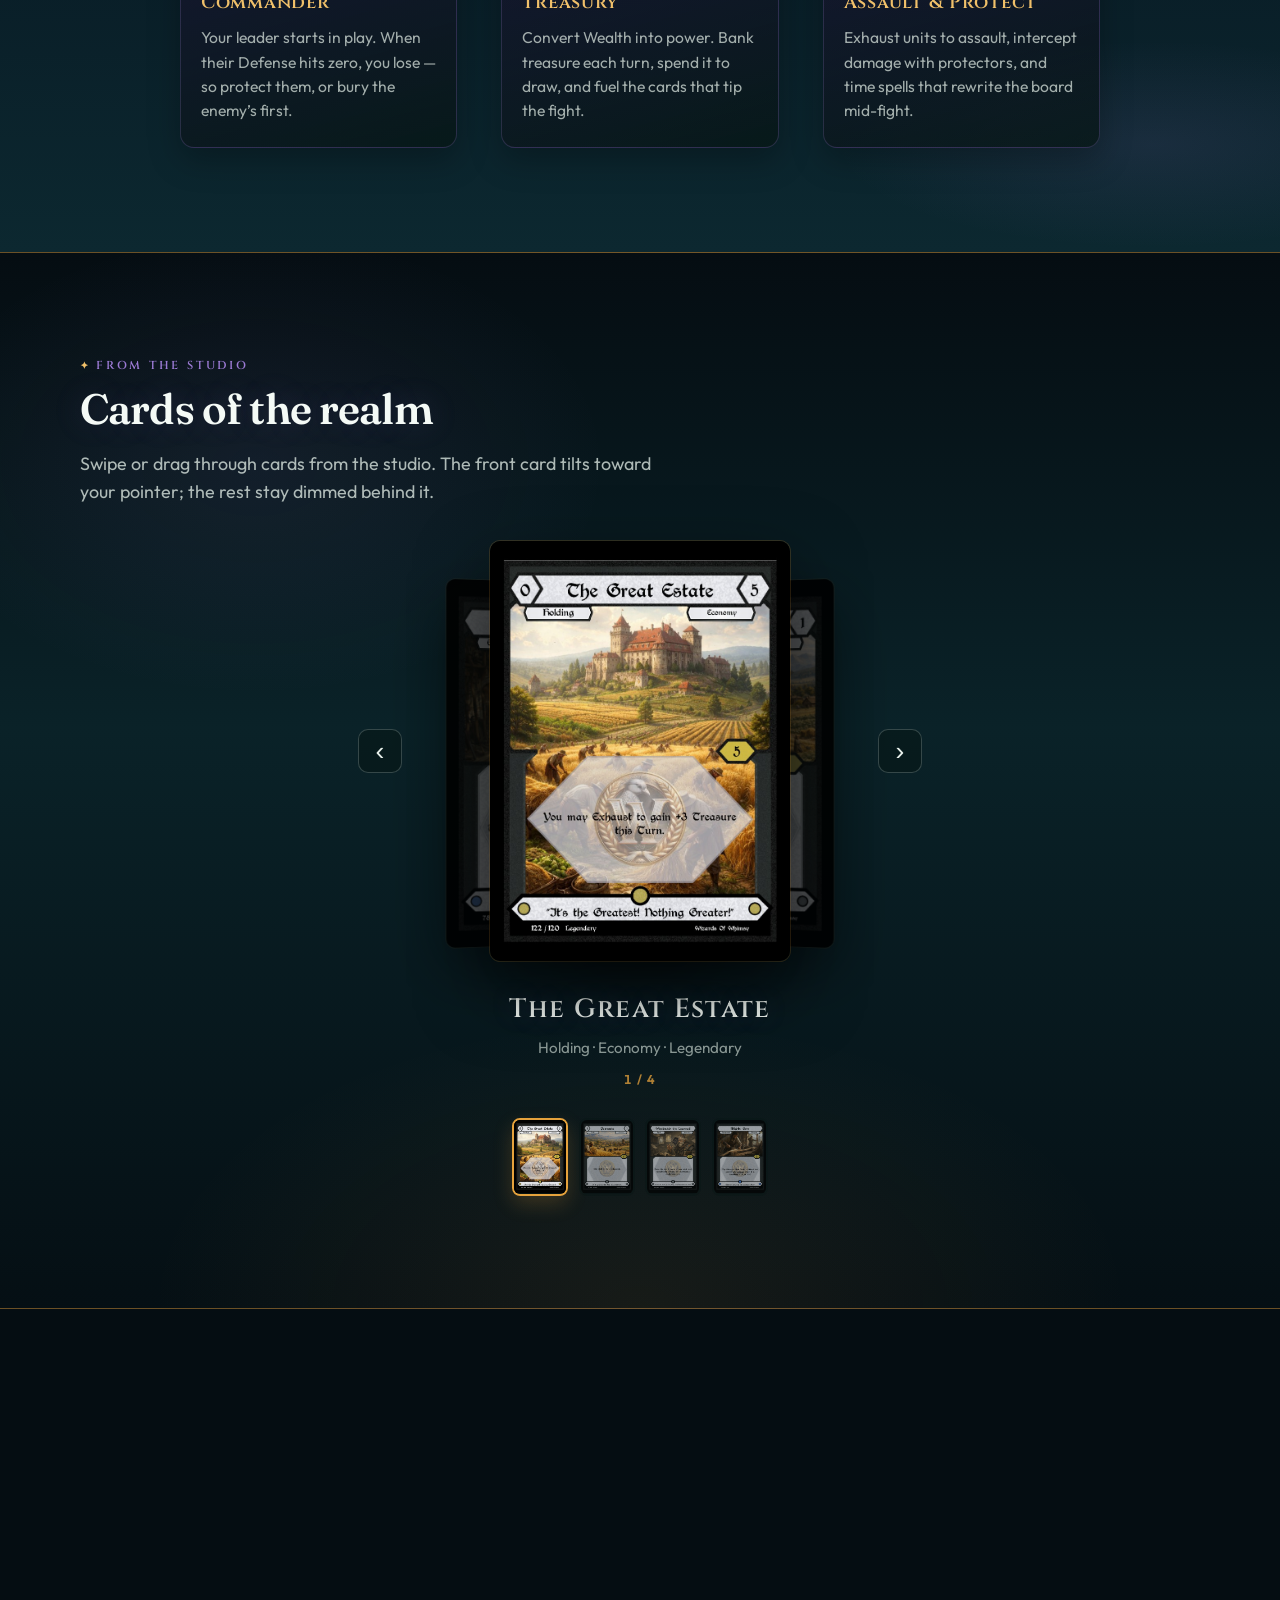
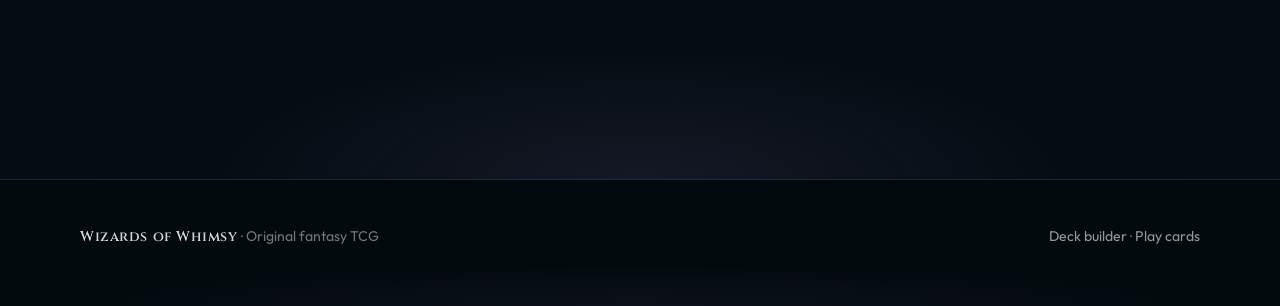
==== commit 95d2a187: "Wizards of Whimsy 0.1" ====
--- a/index.html
+++ b/index.html
@@ -11,7 +11,7 @@
     <link rel="preconnect" href="https://fonts.googleapis.com">
     <link rel="preconnect" href="https://fonts.gstatic.com" crossorigin>
     <link href="https://fonts.googleapis.com/css2?family=Cinzel:wght@500;600&family=Fraunces:ital,opsz,wght@0,9..144,500;0,9..144,650;1,9..144,500&family=Outfit:wght@400;500;650&display=swap" rel="stylesheet">
-    <link rel="stylesheet" href="landing.css">
+    <link rel="stylesheet" href="css/landing.css">
 </head>
 <body class="wow-landing">
     <a class="wow-skip" href="#main">Skip to content</a>
@@ -38,7 +38,7 @@
                 <p class="wow-hero-support">Build a deck, grow your treasury, and strike until the rival commander falls — then brag about it with style.</p>
                 <div class="wow-cta-row">
                     <a class="wow-btn wow-btn-primary" href="#waitlist">Join the waitlist</a>
-                    <a class="wow-btn wow-btn-ghost" href="editor.html">Open Card Studio</a>
+                    <a class="wow-btn wow-btn-ghost" href="deck-builder.html">Build a deck</a>
                 </div>
             </div>
             <p class="wow-scroll-hint" aria-hidden="true">Scroll</p>
@@ -103,7 +103,7 @@
                     </div>
                     <div class="wow-gallery-thumbs" id="wowGalleryThumbs" role="tablist" aria-label="Choose a card"></div>
                 </div>
-                <p class="wow-gallery-empty" id="wowGalleryEmpty" hidden>No showcase cards yet — add PNG exports to <code>landing-cards.json</code>.</p>
+                <p class="wow-gallery-empty" id="wowGalleryEmpty" hidden>No showcase cards yet — add PNG exports to <code>assets/landing/landing-cards.json</code>.</p>
             </div>
         </section>
 
@@ -131,13 +131,14 @@
         <div class="wow-footer-inner">
             <p><strong>Wizards of Whimsy</strong> · Original fantasy TCG</p>
             <p>
-                <a href="editor.html">Card Studio</a>
+                <a href="deck-builder.html">Deck builder</a>
                 ·
-                <a href="card-player.html">Playtest table</a>
+                <a href="card-player.html">Play cards</a>
             </p>
         </div>
     </footer>
 
-    <script src="landing.js" defer></script>
+    <script src="js/wow-card-stack.js" defer></script>
+    <script src="js/landing.js" defer></script>
 </body>
 </html>
--- a/css/landing.css
+++ b/css/landing.css
@@ -0,0 +1,1110 @@
+/* Wizards of Whimsy — public landing */
+:root {
+    --ink: #14221c;
+    --mist: #dce8e1;
+    --parchment: #e8f0eb;
+    --teal-deep: #0b3d38;
+    --teal-glow: #3d9b86;
+    --amber: #e6a23c;
+    --amber-hot: #f0c06a;
+    --violet-deep: #1e1235;
+    --violet-glow: #9b7ad4;
+    --violet-soft: rgba(155, 122, 212, 0.35);
+    --starlight: #c8dcff;
+    --gold-line: rgba(230, 162, 60, 0.45);
+    --font-display: 'Fraunces', 'Palatino Linotype', Georgia, serif;
+    --font-arcane: 'Cinzel', 'Palatino Linotype', Georgia, serif;
+    --font-body: 'Outfit', 'Segoe UI', sans-serif;
+    --ease-out: cubic-bezier(0.22, 1, 0.36, 1);
+    --nav-h: 4.25rem;
+}
+
+*,
+*::before,
+*::after {
+    box-sizing: border-box;
+}
+
+html {
+    scroll-behavior: smooth;
+}
+
+body.wow-landing {
+    margin: 0;
+    min-height: 100%;
+    color: var(--mist);
+    font-family: var(--font-body);
+    font-weight: 400;
+    font-size: 1.0625rem;
+    line-height: 1.55;
+    background:
+        radial-gradient(ellipse 80% 50% at 50% -10%, rgba(155, 122, 212, 0.12), transparent 55%),
+        #050f14;
+    -webkit-font-smoothing: antialiased;
+}
+
+img {
+    max-width: 100%;
+    height: auto;
+    display: block;
+}
+
+a {
+    color: var(--amber-hot);
+    text-decoration-thickness: 1px;
+    text-underline-offset: 0.18em;
+}
+
+a:hover {
+    color: #fff4d6;
+}
+
+.wow-skip {
+    position: absolute;
+    left: -9999px;
+    top: 0;
+    z-index: 100;
+    padding: 0.75rem 1rem;
+    background: var(--amber);
+    color: var(--ink);
+    font-weight: 600;
+}
+
+.wow-skip:focus {
+    left: 1rem;
+    top: 1rem;
+}
+
+/* —— Nav —— */
+.wow-nav {
+    position: absolute;
+    top: 0;
+    left: 0;
+    right: 0;
+    z-index: 40;
+    height: var(--nav-h);
+    display: flex;
+    align-items: center;
+    padding: 0 clamp(1rem, 4vw, 2.5rem);
+    background: linear-gradient(to bottom, rgba(6, 22, 20, 0.55), transparent);
+}
+
+.wow-nav-inner {
+    width: min(1120px, 100%);
+    margin: 0 auto;
+    display: flex;
+    align-items: center;
+    gap: 1rem;
+}
+
+.wow-nav-brand {
+    font-family: var(--font-arcane);
+    font-weight: 600;
+    font-size: 1.02rem;
+    letter-spacing: 0.06em;
+    color: var(--parchment);
+    text-decoration: none;
+    text-shadow: 0 0 24px rgba(155, 122, 212, 0.35);
+}
+
+.wow-nav-brand:hover {
+    color: var(--amber-hot);
+}
+
+.wow-nav-spacer {
+    flex: 1;
+}
+
+.wow-nav-link {
+    font-size: 0.9rem;
+    font-weight: 500;
+    color: rgba(220, 232, 225, 0.78);
+    text-decoration: none;
+    padding: 0.4rem 0.65rem;
+}
+
+.wow-nav-link:hover {
+    color: #fff;
+}
+
+.wow-nav-cta {
+    display: inline-flex;
+    align-items: center;
+    margin-left: 0.35rem;
+    padding: 0.55rem 1rem;
+    border-radius: 999px;
+    background: linear-gradient(135deg, var(--amber) 0%, #d48a2a 100%);
+    color: var(--ink);
+    font-weight: 650;
+    font-size: 0.88rem;
+    text-decoration: none;
+    transition: transform 0.35s var(--ease-out), background 0.25s ease, box-shadow 0.25s ease;
+    box-shadow:
+        0 8px 24px rgba(230, 162, 60, 0.22),
+        0 0 20px rgba(155, 122, 212, 0.15);
+}
+
+.wow-nav-cta:hover {
+    background: var(--amber-hot);
+    color: var(--ink);
+    transform: translateY(-1px);
+}
+
+/* —— Hero: one full-bleed composition —— */
+.wow-hero {
+    position: relative;
+    min-height: 100dvh;
+    display: flex;
+    align-items: flex-end;
+    padding:
+        calc(var(--nav-h) + clamp(1.5rem, 4vw, 2.5rem))
+        clamp(1rem, 4vw, 2.5rem)
+        clamp(2.75rem, 8vw, 4.75rem);
+    overflow: hidden;
+    isolation: isolate;
+}
+
+.wow-hero-bg {
+    position: absolute;
+    inset: 0;
+    z-index: -1;
+    background:
+        radial-gradient(ellipse 55% 45% at 20% 15%, rgba(155, 122, 212, 0.22), transparent 58%),
+        radial-gradient(ellipse 80% 60% at 75% 40%, rgba(61, 155, 134, 0.28), transparent 55%),
+        radial-gradient(ellipse 50% 45% at 15% 90%, rgba(230, 162, 60, 0.14), transparent 50%),
+        linear-gradient(118deg, #080612 0%, #12102a 28%, #0a2f2a 52%, #071e1b 100%);
+}
+
+.wow-hero-bg::before {
+    content: '';
+    position: absolute;
+    inset: 0;
+    background:
+        url('assets/cards/Card Back.png') right -5% center / min(72vw, 780px) auto no-repeat;
+    opacity: 0.55;
+    filter: saturate(1.05) contrast(1.05);
+    animation: wow-hero-breathe 14s ease-in-out infinite;
+}
+
+.wow-hero-bg::after {
+    content: '';
+    position: absolute;
+    inset: 0;
+    background:
+        linear-gradient(90deg, rgba(4, 20, 17, 0.94) 0%, rgba(4, 20, 17, 0.78) 38%, rgba(4, 20, 17, 0.25) 62%, rgba(4, 20, 17, 0.45) 100%),
+        linear-gradient(to top, rgba(4, 16, 14, 0.9) 0%, transparent 42%);
+    pointer-events: none;
+}
+
+.wow-hero-stars {
+    position: absolute;
+    inset: 0;
+    z-index: 0;
+    pointer-events: none;
+    opacity: 0.75;
+    background-image:
+        radial-gradient(1px 1px at 12% 18%, rgba(255, 255, 255, 0.85), transparent),
+        radial-gradient(1px 1px at 28% 72%, rgba(200, 220, 255, 0.7), transparent),
+        radial-gradient(1.5px 1.5px at 44% 32%, rgba(240, 192, 106, 0.8), transparent),
+        radial-gradient(1px 1px at 58% 8%, rgba(255, 255, 255, 0.6), transparent),
+        radial-gradient(1px 1px at 71% 58%, rgba(200, 220, 255, 0.65), transparent),
+        radial-gradient(1.5px 1.5px at 86% 22%, rgba(255, 255, 255, 0.75), transparent),
+        radial-gradient(1px 1px at 92% 78%, rgba(155, 122, 212, 0.7), transparent),
+        radial-gradient(1px 1px at 6% 48%, rgba(255, 255, 255, 0.5), transparent),
+        radial-gradient(1px 1px at 36% 88%, rgba(240, 192, 106, 0.55), transparent),
+        radial-gradient(1px 1px at 52% 52%, rgba(255, 255, 255, 0.45), transparent);
+    animation: wow-stars-twinkle 8s ease-in-out infinite alternate;
+}
+
+@keyframes wow-stars-twinkle {
+    0% { opacity: 0.55; transform: translate3d(0, 0, 0); }
+    100% { opacity: 0.9; transform: translate3d(0, -6px, 0); }
+}
+
+.wow-hero-mist {
+    position: absolute;
+    inset: auto 0 0 0;
+    height: 45%;
+    z-index: 0;
+    background: linear-gradient(to top, rgba(6, 26, 24, 0.5), transparent);
+    pointer-events: none;
+}
+
+@keyframes wow-hero-breathe {
+    0%, 100% { transform: scale(1) translate3d(0, 0, 0); opacity: 0.52; }
+    50% { transform: scale(1.04) translate3d(-1.5%, 1%, 0); opacity: 0.62; }
+}
+
+.wow-hero-copy {
+    position: relative;
+    z-index: 1;
+    width: min(1120px, 100%);
+    margin: 0 auto;
+    max-width: 36rem;
+    margin-right: auto;
+    margin-left: 0;
+}
+
+.wow-brand {
+    margin: 0 0 1.15rem;
+    font-family: var(--font-display);
+    font-weight: 650;
+    font-size: clamp(2.85rem, 9vw, 5.5rem);
+    line-height: 0.94;
+    letter-spacing: -0.025em;
+    color: #f4faf6;
+    text-wrap: balance;
+    text-shadow:
+        0 0 40px rgba(155, 122, 212, 0.35),
+        0 0 80px rgba(61, 155, 134, 0.15);
+}
+
+.wow-brand em {
+    font-style: italic;
+    font-weight: 500;
+    background: linear-gradient(120deg, var(--amber-hot) 0%, #ffe8a8 45%, var(--violet-glow) 100%);
+    -webkit-background-clip: text;
+    background-clip: text;
+    color: transparent;
+}
+
+.wow-hero-line {
+    margin: 0 0 0.85rem;
+    font-family: var(--font-display);
+    font-weight: 500;
+    font-size: clamp(1.2rem, 2.5vw, 1.5rem);
+    line-height: 1.28;
+    color: rgba(232, 240, 235, 0.92);
+    text-wrap: balance;
+}
+
+.wow-hero-support {
+    margin: 0 0 1.85rem;
+    max-width: 28rem;
+    font-size: 1.05rem;
+    color: rgba(220, 232, 225, 0.72);
+}
+
+.wow-cta-row {
+    display: flex;
+    flex-wrap: wrap;
+    gap: 0.75rem 1rem;
+    align-items: center;
+}
+
+.wow-btn {
+    display: inline-flex;
+    align-items: center;
+    justify-content: center;
+    gap: 0.4rem;
+    padding: 0.85rem 1.35rem;
+    border-radius: 10px;
+    border: 1px solid transparent;
+    font-family: var(--font-body);
+    font-weight: 650;
+    font-size: 0.95rem;
+    text-decoration: none;
+    cursor: pointer;
+    transition: transform 0.35s var(--ease-out), background 0.25s ease, border-color 0.25s ease, color 0.25s ease;
+}
+
+.wow-btn:focus-visible {
+    outline: 2px solid var(--amber-hot);
+    outline-offset: 3px;
+}
+
+.wow-btn-primary {
+    background: linear-gradient(135deg, var(--amber) 0%, #d48a2a 100%);
+    color: var(--ink);
+    box-shadow:
+        0 12px 32px rgba(230, 162, 60, 0.28),
+        0 0 28px rgba(155, 122, 212, 0.18);
+}
+
+.wow-btn-primary:hover {
+    background: linear-gradient(135deg, var(--amber-hot) 0%, var(--amber) 100%);
+    color: var(--ink);
+    transform: translateY(-2px);
+    box-shadow:
+        0 16px 36px rgba(230, 162, 60, 0.35),
+        0 0 32px rgba(155, 122, 212, 0.25);
+}
+
+.wow-btn-ghost {
+    background: rgba(20, 12, 36, 0.4);
+    border-color: rgba(155, 122, 212, 0.35);
+    color: var(--parchment);
+    backdrop-filter: blur(6px);
+}
+
+.wow-btn-ghost:hover {
+    border-color: var(--amber);
+    color: #fff;
+    transform: translateY(-2px);
+    box-shadow: 0 0 24px rgba(155, 122, 212, 0.2);
+}
+
+.wow-scroll-hint {
+    position: absolute;
+    left: 50%;
+    bottom: 1.15rem;
+    z-index: 2;
+    transform: translateX(-50%);
+    font-family: var(--font-arcane);
+    font-size: 0.68rem;
+    letter-spacing: 0.22em;
+    text-transform: uppercase;
+    color: rgba(200, 220, 255, 0.5);
+    animation: wow-bob 2.4s ease-in-out infinite;
+}
+
+.wow-scroll-hint::before {
+    content: '✦ ';
+    color: var(--amber-hot);
+    opacity: 0.7;
+}
+
+@keyframes wow-bob {
+    0%, 100% { opacity: 0.35; transform: translateX(-50%) translateY(0); }
+    50% { opacity: 0.8; transform: translateX(-50%) translateY(5px); }
+}
+
+/* —— Sections —— */
+.wow-section {
+    position: relative;
+    padding: clamp(3.5rem, 10vw, 6.5rem) clamp(1rem, 4vw, 2.5rem);
+    background:
+        radial-gradient(ellipse 70% 40% at 50% 0%, rgba(155, 122, 212, 0.06), transparent 60%),
+        linear-gradient(180deg, #050f14 0%, #0a1e22 50%, #050f14 100%);
+}
+
+.wow-section-inner {
+    width: min(920px, 100%);
+    margin: 0 auto;
+}
+
+.wow-kicker {
+    margin: 0 0 0.75rem;
+    font-family: var(--font-arcane);
+    font-size: 0.72rem;
+    font-weight: 600;
+    letter-spacing: 0.24em;
+    text-transform: uppercase;
+    color: var(--violet-glow);
+}
+
+.wow-kicker::before {
+    content: '✦';
+    display: inline-block;
+    margin-right: 0.55em;
+    color: var(--amber-hot);
+    font-size: 0.85em;
+    animation: wow-kicker-spark 3s ease-in-out infinite;
+}
+
+@keyframes wow-kicker-spark {
+    0%, 100% { opacity: 0.55; transform: scale(1); }
+    50% { opacity: 1; transform: scale(1.15); }
+}
+
+.wow-h2 {
+    margin: 0 0 1rem;
+    font-family: var(--font-display);
+    font-weight: 600;
+    font-size: clamp(1.85rem, 4.2vw, 2.65rem);
+    line-height: 1.12;
+    letter-spacing: -0.02em;
+    color: #f4faf6;
+    text-wrap: balance;
+    text-shadow: 0 0 32px rgba(155, 122, 212, 0.2);
+}
+
+.wow-lead {
+    margin: 0;
+    max-width: 38rem;
+    font-size: 1.12rem;
+    color: rgba(220, 232, 225, 0.78);
+}
+
+.wow-section--story {
+    border-top: 1px solid var(--gold-line);
+    background:
+        radial-gradient(ellipse 50% 35% at 10% 50%, rgba(155, 122, 212, 0.08), transparent 55%),
+        linear-gradient(180deg, #050f14 0%, #0a1e22 50%, #050f14 100%);
+}
+
+.wow-section--loop {
+    background:
+        radial-gradient(ellipse 60% 40% at 50% 0%, rgba(61, 155, 134, 0.12), transparent 60%),
+        radial-gradient(ellipse 45% 35% at 90% 80%, rgba(155, 122, 212, 0.1), transparent 55%),
+        linear-gradient(180deg, #071520 0%, #0c2830 100%);
+}
+
+.wow-loop-grid {
+    margin-top: 2.5rem;
+    display: grid;
+    grid-template-columns: repeat(3, minmax(0, 1fr));
+    gap: clamp(1.5rem, 4vw, 2.75rem);
+}
+
+.wow-loop-item {
+    position: relative;
+    padding: 1.35rem 1.25rem 1.5rem;
+    border-radius: 14px;
+    border: 1px solid rgba(155, 122, 212, 0.22);
+    background:
+        linear-gradient(165deg, rgba(30, 18, 53, 0.55) 0%, rgba(6, 22, 20, 0.75) 100%);
+    box-shadow:
+        0 12px 32px rgba(0, 0, 0, 0.25),
+        inset 0 1px 0 rgba(255, 255, 255, 0.06);
+    transition: transform 0.4s var(--ease-out), border-color 0.3s ease, box-shadow 0.4s ease;
+}
+
+.wow-loop-item:hover {
+    transform: translateY(-4px) rotate(-0.4deg);
+    border-color: rgba(230, 162, 60, 0.35);
+    box-shadow:
+        0 18px 40px rgba(0, 0, 0, 0.3),
+        0 0 28px rgba(155, 122, 212, 0.15);
+}
+
+.wow-loop-item:nth-child(2):hover {
+    transform: translateY(-4px) rotate(0.4deg);
+}
+
+.wow-loop-item h3 {
+    margin: 0 0 0.5rem;
+    font-family: var(--font-arcane);
+    font-size: 1.15rem;
+    font-weight: 600;
+    letter-spacing: 0.04em;
+    color: var(--amber-hot);
+}
+
+.wow-loop-item p {
+    margin: 0;
+    color: rgba(220, 232, 225, 0.72);
+    font-size: 0.98rem;
+}
+
+.wow-loop-num {
+    display: block;
+    margin-bottom: 0.65rem;
+    font-family: var(--font-display);
+    font-size: 0.85rem;
+    font-style: italic;
+    color: rgba(230, 162, 60, 0.65);
+}
+
+.wow-section--studio {
+    text-align: center;
+    border-top: 1px solid rgba(230, 162, 60, 0.22);
+}
+
+.wow-section--studio .wow-lead {
+    margin-left: auto;
+    margin-right: auto;
+}
+
+.wow-section--studio .wow-cta-row {
+    justify-content: center;
+    margin-top: 1.75rem;
+}
+
+.wow-section--waitlist {
+    border-top: 1px solid var(--gold-line);
+    background:
+        radial-gradient(ellipse 60% 50% at 50% 100%, rgba(155, 122, 212, 0.1), transparent 55%),
+        #050d12;
+}
+
+.wow-section--gallery {
+    border-top: 1px solid var(--gold-line);
+    background:
+        radial-gradient(ellipse 70% 50% at 50% 100%, rgba(230, 162, 60, 0.08), transparent 55%),
+        radial-gradient(ellipse 50% 40% at 20% 20%, rgba(155, 122, 212, 0.08), transparent 55%),
+        linear-gradient(180deg, #050d12 0%, #0a2228 45%, #050f14 100%);
+    padding-bottom: clamp(4rem, 12vw, 7rem);
+}
+
+.wow-section-wide {
+    width: min(1120px, 100%);
+    margin-left: auto;
+    margin-right: auto;
+}
+
+.wow-gallery-lead {
+    margin-bottom: 2.25rem;
+}
+
+.wow-gallery {
+    margin-top: 0.5rem;
+    overflow: visible;
+}
+
+.wow-gallery-stage {
+    display: flex;
+    align-items: center;
+    justify-content: center;
+    gap: clamp(2.75rem, 10vw, 5.5rem);
+    overflow: visible;
+}
+
+.wow-gallery-nav {
+    position: relative;
+    z-index: 20;
+    flex-shrink: 0;
+    width: 44px;
+    height: 44px;
+    border: 1px solid rgba(220, 232, 225, 0.22);
+    border-radius: 10px;
+    background: rgba(6, 22, 20, 0.55);
+    color: var(--parchment);
+    font-size: 1.65rem;
+    line-height: 1;
+    cursor: pointer;
+    transition: background 0.2s ease, border-color 0.2s ease, transform 0.25s var(--ease-out);
+}
+
+.wow-gallery-nav:hover:not(:disabled) {
+    background: rgba(230, 162, 60, 0.15);
+    border-color: rgba(230, 162, 60, 0.45);
+    transform: translateY(-1px);
+}
+
+.wow-gallery-nav:disabled {
+    opacity: 0.35;
+    cursor: not-allowed;
+}
+
+.wow-card-stack {
+    position: relative;
+    flex: 0 1 auto;
+    width: min(100%, 300px);
+    aspect-ratio: 5 / 7;
+    perspective: 1300px;
+    touch-action: none;
+    cursor: grab;
+    user-select: none;
+    -webkit-user-select: none;
+    overflow: visible;
+}
+
+.wow-card-stack.is-dragging {
+    cursor: grabbing;
+}
+
+.wow-card-stack.is-dragging-left::after,
+.wow-card-stack.is-dragging-right::after {
+    content: '';
+    position: absolute;
+    top: 8%;
+    bottom: 8%;
+    width: 38%;
+    pointer-events: none;
+    z-index: 14;
+    opacity: 0.85;
+    animation: wow-drag-glow 0.45s ease-in-out infinite alternate;
+}
+
+.wow-card-stack.is-dragging-left::after {
+    left: -12%;
+    background: radial-gradient(ellipse at 100% 50%, rgba(196, 168, 255, 0.35), transparent 68%);
+}
+
+.wow-card-stack.is-dragging-right::after {
+    right: -12%;
+    background: radial-gradient(ellipse at 0% 50%, rgba(240, 192, 106, 0.32), transparent 68%);
+}
+
+@keyframes wow-drag-glow {
+    0% { opacity: 0.45; }
+    100% { opacity: 0.95; }
+}
+
+.wow-dust-layer {
+    position: absolute;
+    inset: -18%;
+    pointer-events: none;
+    overflow: visible;
+    z-index: 30;
+}
+
+.wow-dust {
+    position: absolute;
+    width: var(--ds, 4px);
+    height: var(--ds, 4px);
+    border-radius: 50%;
+    opacity: 0;
+    transform: translate(-50%, -50%) scale(0.5);
+    pointer-events: none;
+    will-change: transform, opacity;
+}
+
+.wow-dust--gold {
+    background: radial-gradient(circle at 32% 32%, #fff 0%, #ffe8a8 42%, rgba(240, 192, 106, 0.25) 72%, transparent 100%);
+    box-shadow: 0 0 7px 2px rgba(240, 192, 106, 0.65);
+}
+
+.wow-dust--violet {
+    background: radial-gradient(circle at 32% 32%, #fff 0%, #ddd0ff 44%, rgba(196, 168, 255, 0.22) 72%, transparent 100%);
+    box-shadow: 0 0 7px 2px rgba(196, 168, 255, 0.55);
+}
+
+.wow-dust--bright {
+    box-shadow:
+        0 0 5px 2px rgba(255, 248, 230, 0.85),
+        0 0 14px 3px rgba(240, 192, 106, 0.5);
+}
+
+.wow-dust.is-falling {
+    animation: wow-dust-fall var(--dur, 0.85s) cubic-bezier(0.22, 0.85, 0.35, 1) forwards;
+}
+
+@keyframes wow-dust-fall {
+    0% {
+        opacity: 0;
+        transform: translate(-50%, -50%) scale(0.35);
+    }
+    10% {
+        opacity: 1;
+        transform: translate(calc(-50% + var(--sx) * 0.06), calc(-50% + var(--sy) * 0.04)) scale(1.1);
+    }
+    100% {
+        opacity: 0;
+        transform: translate(calc(-50% + var(--sx)), calc(-50% + var(--sy))) scale(0.1);
+    }
+}
+
+.wow-stack-card.is-grabbing .wow-card-tilt-inner img {
+    box-shadow:
+        0 28px 70px rgba(0, 0, 0, 0.55),
+        0 0 0 1px rgba(230, 162, 60, 0.35),
+        0 0 36px rgba(155, 122, 212, 0.28);
+}
+
+.wow-stack-card.is-arriving .wow-card-tilt-inner {
+    animation: wow-card-arrive 0.58s var(--ease-out);
+}
+
+@keyframes wow-card-arrive {
+    0% { transform: scale(0.9) rotate(-2.5deg); }
+    55% { transform: scale(1.05) rotate(1.2deg); }
+    100% { transform: scale(1) rotate(0deg); }
+}
+
+.wow-card-stack.is-dragging .wow-stack-card.is-active .wow-card-tilt-inner {
+    transition: none;
+    transform: none;
+}
+
+.wow-stack-card {
+    position: absolute;
+    inset: 0;
+    transform-style: preserve-3d;
+    transition:
+        transform 0.48s var(--ease-out),
+        filter 0.48s ease,
+        opacity 0.48s ease;
+    pointer-events: none;
+    will-change: transform, filter;
+}
+
+.wow-stack-card.is-active {
+    z-index: 12;
+    filter: brightness(1) saturate(1);
+    opacity: 1;
+    transform: translate3d(0, 0, 0) scale(1);
+    pointer-events: auto;
+}
+
+.wow-stack-card.is-left {
+    z-index: 8;
+    filter: brightness(0.36) saturate(0.8);
+    opacity: 0.9;
+    transform: translate3d(-22%, 3%, -50px) scale(0.89) rotateY(13deg);
+}
+
+.wow-stack-card.is-right {
+    z-index: 8;
+    filter: brightness(0.36) saturate(0.8);
+    opacity: 0.9;
+    transform: translate3d(22%, 3%, -50px) scale(0.89) rotateY(-13deg);
+}
+
+.wow-stack-card.is-back {
+    z-index: 4;
+    filter: brightness(0.2) saturate(0.65);
+    opacity: 0.45;
+    transform: translate3d(0, 5%, -90px) scale(0.84);
+}
+
+.wow-card-stack.is-dragging .wow-stack-card {
+    transition: filter 0.48s ease, opacity 0.48s ease;
+}
+
+.wow-card-stack.is-dragging .wow-stack-card.is-active {
+    transition: none;
+}
+
+.wow-card-tilt-inner {
+    position: relative;
+    width: 100%;
+    height: 100%;
+    transform-style: preserve-3d;
+    transition: transform 0.12s var(--ease-out);
+    will-change: transform;
+}
+
+.wow-stack-card.is-active .wow-card-tilt-inner {
+    will-change: transform;
+}
+
+.wow-card-tilt-inner img {
+    width: 100%;
+    height: 100%;
+    object-fit: contain;
+    border-radius: 3.5% / 2.5%;
+    background: rgba(4, 16, 14, 0.65);
+    box-shadow:
+        0 28px 70px rgba(0, 0, 0, 0.55),
+        0 0 0 1px rgba(230, 162, 60, 0.2);
+    user-select: none;
+    -webkit-user-drag: none;
+    pointer-events: none;
+}
+
+.wow-card-shine {
+    position: absolute;
+    inset: 0;
+    border-radius: 3.5% / 2.5%;
+    pointer-events: none;
+    opacity: 0;
+    transition: opacity 0.2s ease;
+    mix-blend-mode: soft-light;
+}
+
+.wow-stack-card.is-tilting .wow-card-shine {
+    opacity: 1;
+}
+
+.wow-gallery-meta {
+    text-align: center;
+    margin-top: 1.75rem;
+}
+
+.wow-gallery-name {
+    margin: 0 0 0.35rem;
+    font-family: var(--font-arcane);
+    font-size: clamp(1.25rem, 3vw, 1.65rem);
+    font-weight: 600;
+    letter-spacing: 0.05em;
+    color: #f4faf6;
+    text-shadow: 0 0 24px rgba(155, 122, 212, 0.25);
+}
+
+.wow-gallery-name.is-pop {
+    animation: wow-name-pop 0.48s var(--ease-out);
+}
+
+@keyframes wow-name-pop {
+    0% { transform: scale(1) rotate(0deg); }
+    35% { transform: scale(1.08) rotate(-1.5deg); }
+    70% { transform: scale(0.98) rotate(0.6deg); }
+    100% { transform: scale(1) rotate(0deg); }
+}
+
+.wow-gallery-nav.is-sparkle {
+    animation: wow-nav-wiggle 0.42s var(--ease-out);
+    border-color: rgba(196, 168, 255, 0.55);
+    box-shadow: 0 0 22px rgba(155, 122, 212, 0.25);
+}
+
+@keyframes wow-nav-wiggle {
+    0% { transform: rotate(0deg) scale(1); }
+    25% { transform: rotate(-8deg) scale(1.06); }
+    50% { transform: rotate(7deg) scale(1.04); }
+    75% { transform: rotate(-3deg) scale(1.02); }
+    100% { transform: rotate(0deg) scale(1); }
+}
+
+.wow-gallery-sub {
+    margin: 0 0 0.65rem;
+    font-size: 0.95rem;
+    color: rgba(220, 232, 225, 0.62);
+}
+
+.wow-gallery-counter {
+    margin: 0;
+    font-size: 0.8rem;
+    font-weight: 650;
+    letter-spacing: 0.12em;
+    text-transform: uppercase;
+    color: rgba(230, 162, 60, 0.75);
+    font-variant-numeric: tabular-nums;
+}
+
+.wow-gallery-thumbs {
+    display: flex;
+    flex-wrap: wrap;
+    justify-content: center;
+    gap: 0.65rem;
+    margin-top: 1.75rem;
+}
+
+.wow-gallery-thumb {
+    appearance: none;
+    padding: 0;
+    border: 2px solid transparent;
+    border-radius: 8px;
+    background: rgba(6, 22, 20, 0.5);
+    cursor: pointer;
+    width: 56px;
+    aspect-ratio: 5 / 7;
+    overflow: hidden;
+    opacity: 0.65;
+    transition: opacity 0.2s ease, border-color 0.2s ease, transform 0.25s var(--ease-out);
+}
+
+.wow-gallery-thumb img {
+    width: 100%;
+    height: 100%;
+    object-fit: contain;
+    background: rgba(4, 16, 14, 0.5);
+    display: block;
+}
+
+.wow-gallery-thumb:hover {
+    opacity: 0.9;
+    transform: translateY(-2px);
+}
+
+.wow-gallery-thumb.is-active {
+    opacity: 1;
+    border-color: var(--amber);
+    box-shadow: 0 8px 20px rgba(230, 162, 60, 0.2);
+}
+
+.wow-gallery-empty {
+    margin: 1rem 0 0;
+    color: rgba(220, 232, 225, 0.5);
+    font-size: 0.95rem;
+}
+
+.wow-gallery-empty code {
+    color: var(--amber-hot);
+    font-size: 0.88em;
+}
+
+.wow-waitlist-form {
+    margin-top: 1.75rem;
+    display: flex;
+    flex-wrap: wrap;
+    gap: 0.75rem;
+    max-width: 32rem;
+}
+
+.wow-waitlist-form label {
+    position: absolute;
+    width: 1px;
+    height: 1px;
+    overflow: hidden;
+    clip: rect(0 0 0 0);
+}
+
+.wow-waitlist-form input[type='email'] {
+    flex: 1 1 14rem;
+    min-width: 0;
+    padding: 0.9rem 1.1rem;
+    border-radius: 10px;
+    border: 1px solid rgba(155, 122, 212, 0.28);
+    background: rgba(20, 12, 36, 0.45);
+    color: var(--parchment);
+    font-family: var(--font-body);
+    font-size: 1rem;
+    box-shadow: inset 0 0 20px rgba(155, 122, 212, 0.06);
+}
+
+.wow-waitlist-form input[type='email']::placeholder {
+    color: rgba(220, 232, 225, 0.45);
+}
+
+.wow-waitlist-form input[type='email']:focus {
+    outline: 2px solid var(--amber);
+    outline-offset: 2px;
+    border-color: transparent;
+}
+
+.wow-waitlist-note {
+    margin: 0.85rem 0 0;
+    font-size: 0.85rem;
+    color: rgba(220, 232, 225, 0.5);
+}
+
+.wow-waitlist-note[data-state='ok'] {
+    color: var(--teal-glow);
+}
+
+.wow-waitlist-note[data-state='err'] {
+    color: #f0a0a0;
+}
+
+.wow-footer {
+    padding: 2rem clamp(1rem, 4vw, 2.5rem) 2.75rem;
+    border-top: 1px solid rgba(155, 122, 212, 0.2);
+    background:
+        radial-gradient(ellipse 80% 60% at 50% 100%, rgba(155, 122, 212, 0.06), transparent 55%),
+        #030a0e;
+}
+
+.wow-footer-inner {
+    width: min(1120px, 100%);
+    margin: 0 auto;
+    display: flex;
+    flex-wrap: wrap;
+    gap: 1rem;
+    justify-content: space-between;
+    align-items: baseline;
+    font-size: 0.88rem;
+    color: rgba(220, 232, 225, 0.5);
+}
+
+.wow-footer strong {
+    font-family: var(--font-arcane);
+    font-weight: 600;
+    letter-spacing: 0.04em;
+    color: rgba(244, 250, 246, 0.85);
+}
+
+.wow-footer a {
+    color: rgba(220, 232, 225, 0.65);
+    text-decoration: none;
+}
+
+.wow-footer a:hover {
+    color: var(--amber-hot);
+}
+
+/* Reveal */
+.wow-reveal {
+    opacity: 0;
+    transform: translateY(24px);
+    transition: opacity 0.95s var(--ease-out), transform 0.95s var(--ease-out);
+}
+
+.wow-reveal.is-in {
+    opacity: 1;
+    transform: translateY(0);
+}
+
+@media (prefers-reduced-motion: reduce) {
+    *,
+    *::before,
+    *::after {
+        animation: none !important;
+        transition: none !important;
+    }
+
+    .wow-reveal {
+        opacity: 1;
+        transform: none;
+    }
+
+    .wow-scroll-hint {
+        display: none;
+    }
+
+    .wow-hero-stars {
+        opacity: 0.45;
+        animation: none;
+    }
+
+    .wow-kicker::before {
+        animation: none;
+    }
+
+    .wow-loop-item:hover {
+        transform: none;
+    }
+
+    .wow-dust.is-falling {
+        animation: none;
+    }
+
+    .wow-dust-layer {
+        display: none;
+    }
+
+    .wow-card-stack.is-dragging-left::after,
+    .wow-card-stack.is-dragging-right::after {
+        display: none;
+    }
+
+    .wow-stack-card.is-arriving .wow-card-tilt-inner {
+        animation: none;
+    }
+
+    .wow-gallery-name.is-pop {
+        animation: none;
+    }
+
+    .wow-card-tilt-inner {
+        will-change: auto;
+    }
+
+    .wow-card-shine {
+        display: none;
+    }
+}
+
+@media (max-width: 860px) {
+    .wow-hero-bg::before {
+        background-position: 70% center;
+        background-size: min(110vw, 560px) auto;
+        opacity: 0.4;
+    }
+
+    .wow-hero-bg::after {
+        background:
+            linear-gradient(180deg, rgba(4, 20, 17, 0.55) 0%, rgba(4, 20, 17, 0.72) 45%, rgba(4, 16, 14, 0.94) 100%),
+            linear-gradient(90deg, rgba(4, 20, 17, 0.5), transparent 70%);
+    }
+
+    .wow-loop-grid {
+        grid-template-columns: 1fr;
+        gap: 1.75rem;
+    }
+
+    .wow-nav-link {
+        display: none;
+    }
+
+    .wow-card-stack {
+        width: min(72vw, 280px);
+    }
+
+    .wow-gallery-stage {
+        gap: clamp(2rem, 12vw, 3.25rem);
+    }
+
+    .wow-gallery-nav {
+        width: 38px;
+        height: 38px;
+        font-size: 1.4rem;
+    }
+}
+
+@media (max-width: 480px) {
+    .wow-brand {
+        font-size: clamp(2.45rem, 13vw, 3.35rem);
+    }
+
+    .wow-cta-row {
+        flex-direction: column;
+        align-items: stretch;
+    }
+
+    .wow-btn {
+        width: 100%;
+    }
+}
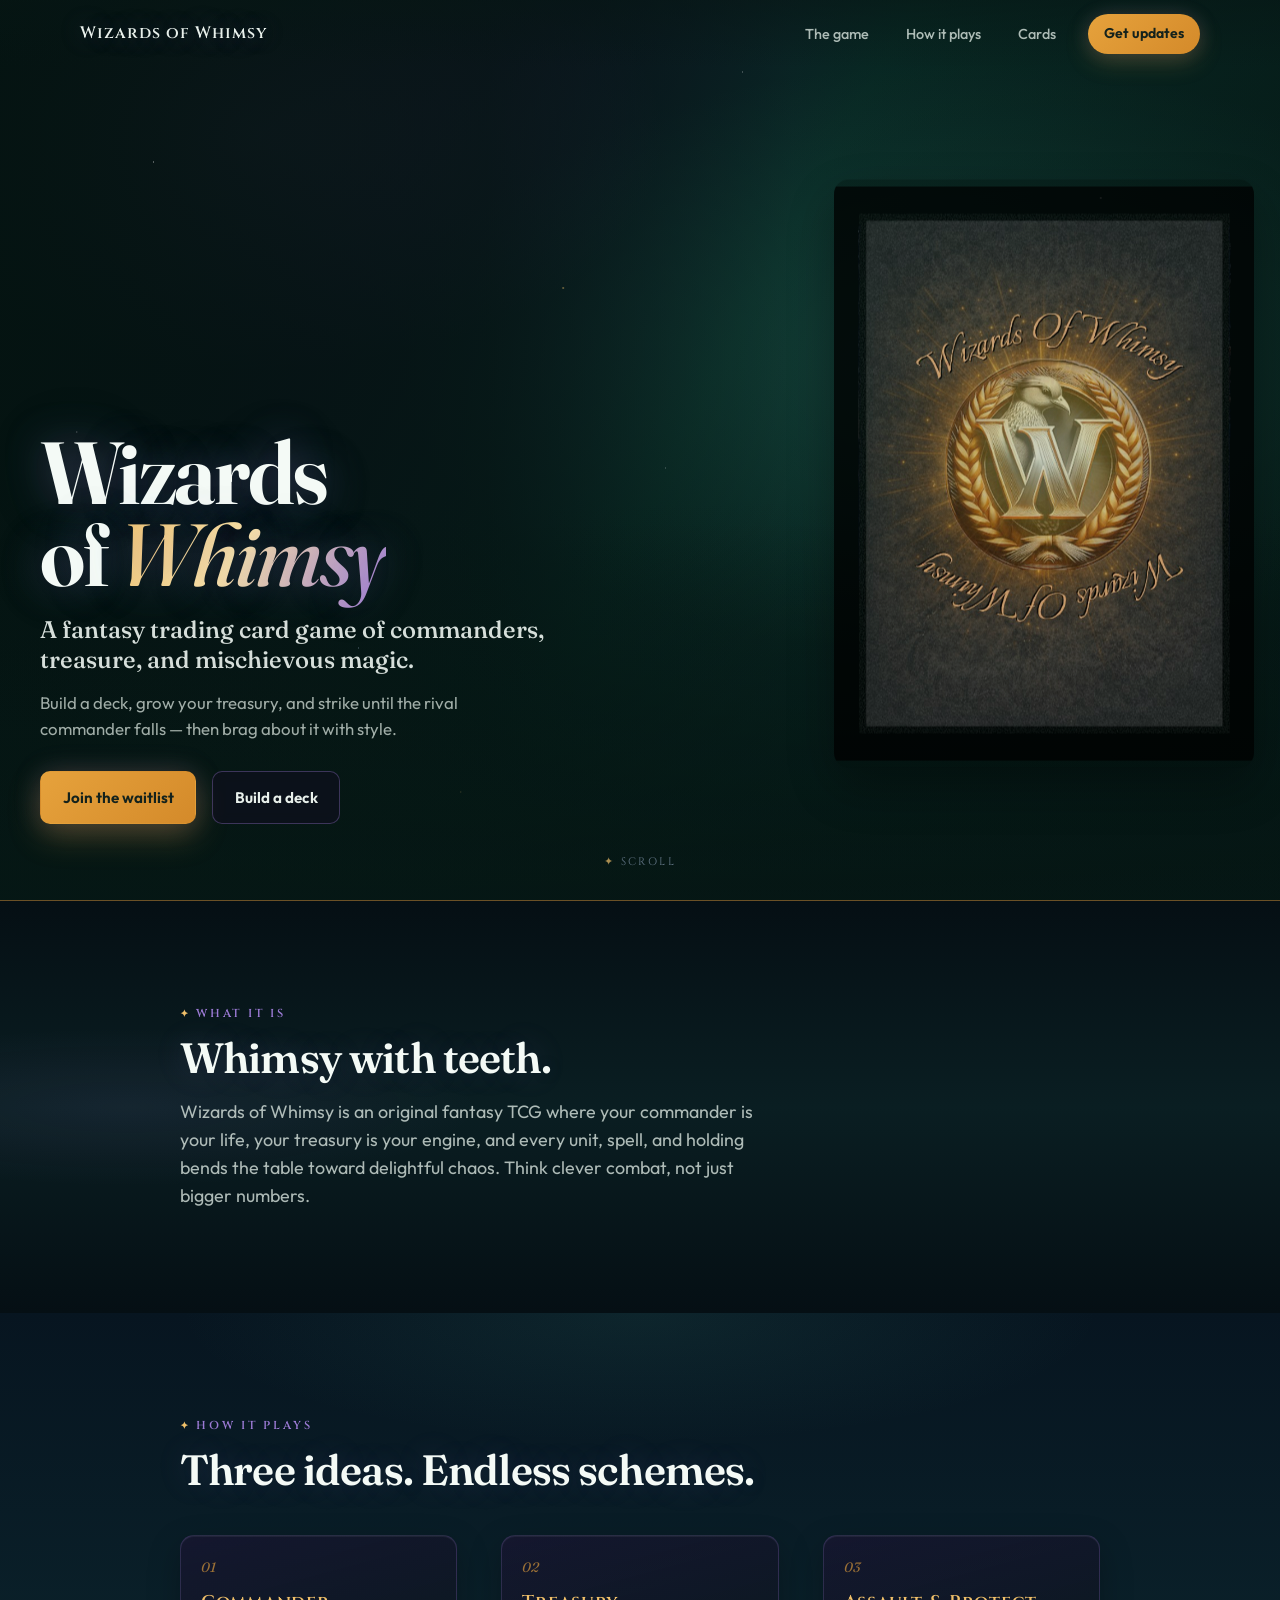
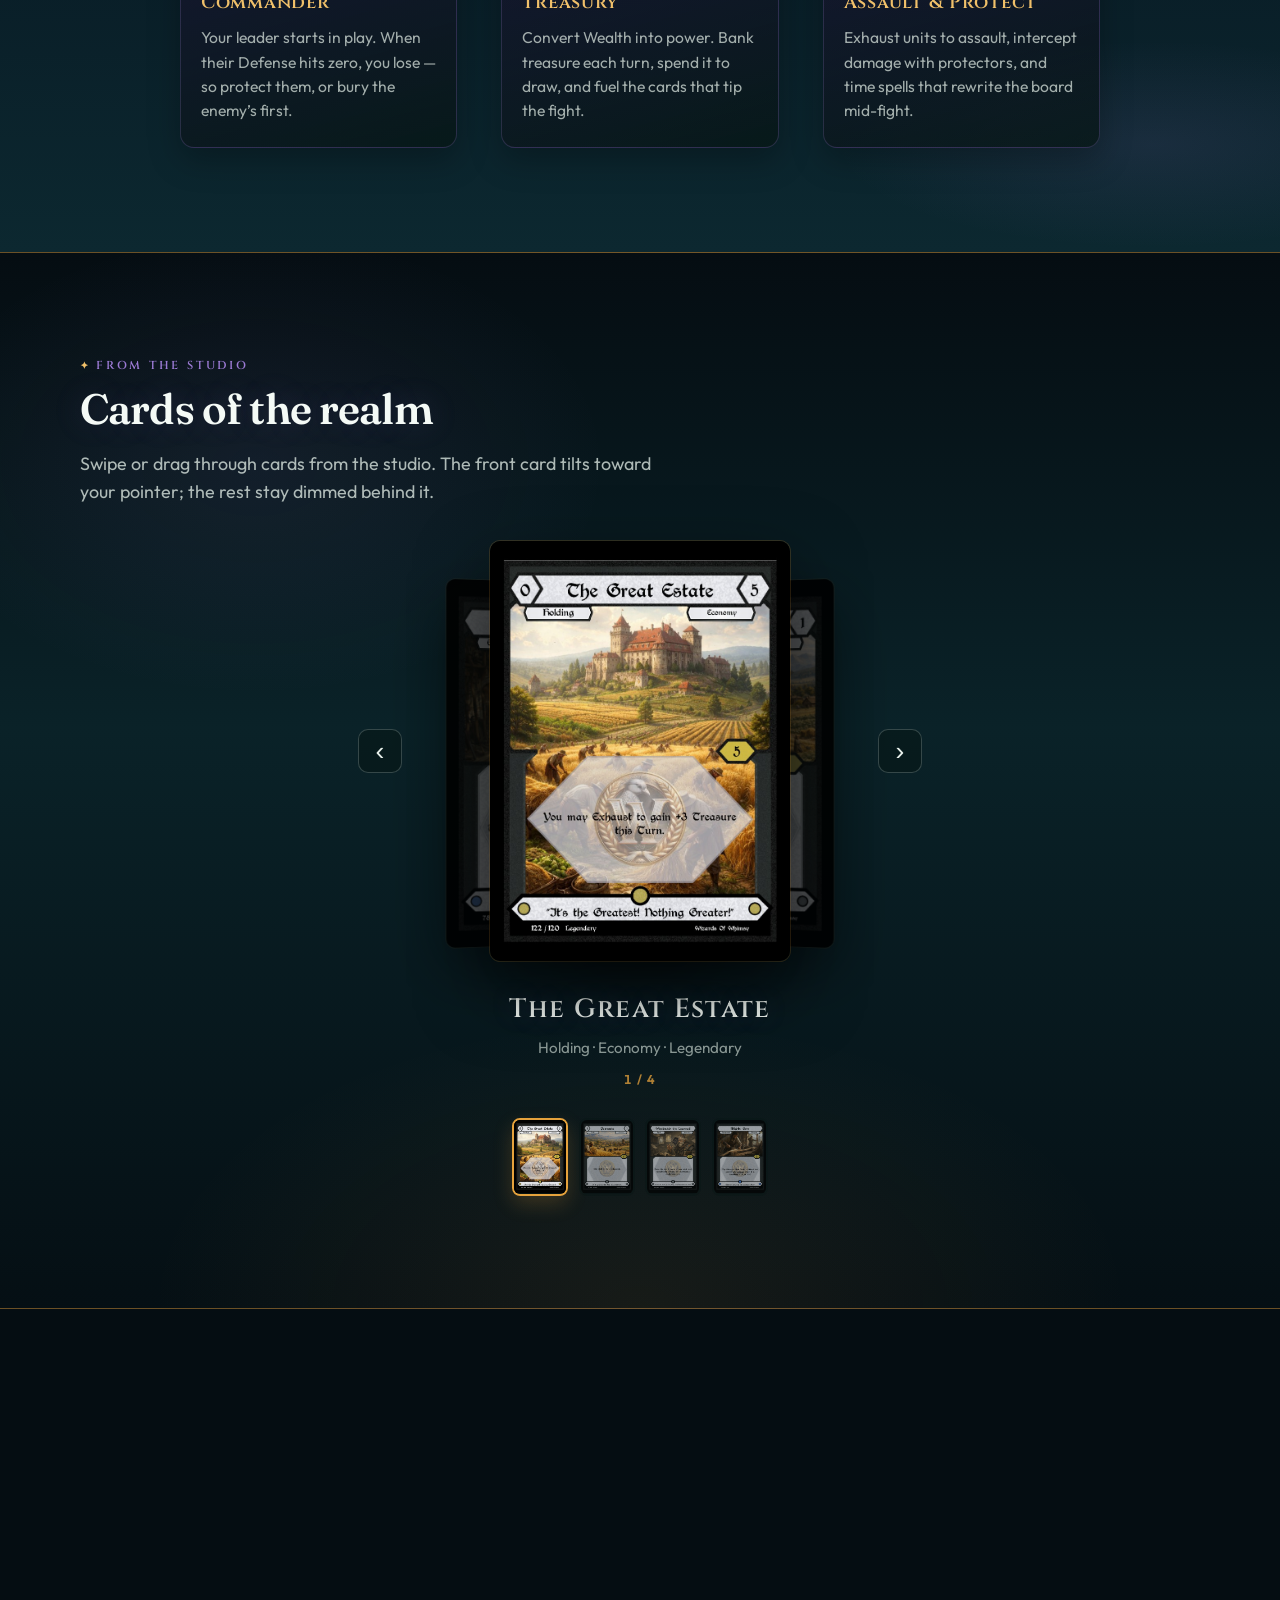
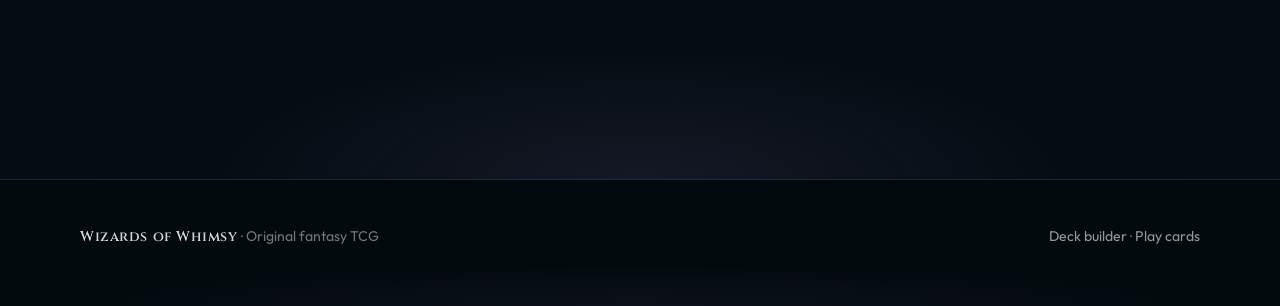
==== commit f1ad4626: "Ui improvments" ====
--- a/index.html
+++ b/index.html
@@ -1,8 +1,8 @@
 <!DOCTYPE html>
 <html lang="en">
-<head>
-    <meta charset="UTF-8">
-    <meta name="viewport" content="width=device-width, initial-scale=1.0, viewport-fit=cover">
+    <head>
+        <meta charset="UTF-8">
+        <meta name="viewport" content="width=device-width, initial-scale=1.0, viewport-fit=cover">
     <title>Wizards of Whimsy — A fantasy trading card game</title>
     <meta name="description" content="Wizards of Whimsy is a fantasy TCG of commanders, treasure, and whimsical warfare. Protect your leader, grow your treasury, and outwit the table.">
     <meta property="og:title" content="Wizards of Whimsy">
@@ -12,7 +12,7 @@
     <link rel="preconnect" href="https://fonts.gstatic.com" crossorigin>
     <link href="https://fonts.googleapis.com/css2?family=Cinzel:wght@500;600&family=Fraunces:ital,opsz,wght@0,9..144,500;0,9..144,650;1,9..144,500&family=Outfit:wght@400;500;650&display=swap" rel="stylesheet">
     <link rel="stylesheet" href="css/landing.css">
-</head>
+    </head>
 <body class="wow-landing">
     <a class="wow-skip" href="#main">Skip to content</a>
 
@@ -24,7 +24,7 @@
             <a class="wow-nav-link" href="#play">How it plays</a>
             <a class="wow-nav-link" href="#gallery">Cards</a>
             <a class="wow-nav-cta" href="#waitlist">Get updates</a>
-        </div>
+                </div>
     </header>
 
     <main id="main">
@@ -41,6 +41,16 @@
                     <a class="wow-btn wow-btn-ghost" href="deck-builder.html">Build a deck</a>
                 </div>
             </div>
+            <div class="wow-hero-card" id="wowHeroCard" aria-hidden="true">
+                <div class="wow-hero-card-inner" id="wowHeroCardInner">
+                    <div class="wow-hero-card-face wow-hero-card-face--back">
+                        <img src="assets/cards/Card%20Back.png" alt="" width="400" height="560" decoding="async">
+                    </div>
+                    <div class="wow-hero-card-face wow-hero-card-face--front">
+                        <img id="wowHeroCardFront" src="" alt="" width="400" height="560" decoding="async">
+                    </div>
+                </div>
+            </div>
             <p class="wow-scroll-hint" aria-hidden="true">Scroll</p>
         </section>
 
@@ -53,7 +63,7 @@
                     your treasury is your engine, and every unit, spell, and holding bends the table
                     toward delightful chaos. Think clever combat, not just bigger numbers.
                 </p>
-            </div>
+                    </div>
         </section>
 
         <section class="wow-section wow-section--loop" id="play">
@@ -76,8 +86,8 @@
                         <h3>Assault &amp; Protect</h3>
                         <p>Exhaust units to assault, intercept damage with protectors, and time spells that rewrite the board mid-fight.</p>
                     </article>
-                </div>
             </div>
+        </div>
         </section>
 
         <section class="wow-section wow-section--gallery" id="gallery" aria-label="Created cards">
@@ -93,7 +103,7 @@
                         <button type="button" class="wow-gallery-nav wow-gallery-prev" id="wowGalleryPrev" aria-label="Previous card">‹</button>
                         <div class="wow-card-stack" id="wowCardStack" aria-live="polite"></div>
                         <button type="button" class="wow-gallery-nav wow-gallery-next" id="wowGalleryNext" aria-label="Next card">›</button>
-                    </div>
+            </div>
                     <div class="wow-gallery-meta">
                         <h3 class="wow-gallery-name" id="wowGalleryName"></h3>
                         <p class="wow-gallery-sub" id="wowGallerySub"></p>
@@ -102,9 +112,9 @@
                         </p>
                     </div>
                     <div class="wow-gallery-thumbs" id="wowGalleryThumbs" role="tablist" aria-label="Choose a card"></div>
-                </div>
+                            </div>
                 <p class="wow-gallery-empty" id="wowGalleryEmpty" hidden>No showcase cards yet — add PNG exports to <code>assets/landing/landing-cards.json</code>.</p>
-            </div>
+                                </div>
         </section>
 
         <section class="wow-section wow-section--waitlist" id="waitlist">
@@ -123,7 +133,7 @@
                 <p class="wow-waitlist-note" id="wowWaitlistNote" role="status" aria-live="polite">
                     Opens your email app with a short signup note — we’ll wire a full list when hosting is live.
                 </p>
-            </div>
+                                </div>
         </section>
     </main>
 
@@ -135,7 +145,7 @@
                 ·
                 <a href="card-player.html">Play cards</a>
             </p>
-        </div>
+                                </div>
     </footer>
 
     <script src="js/wow-card-stack.js" defer></script>
--- a/css/landing.css
+++ b/css/landing.css
@@ -175,17 +175,6 @@
         linear-gradient(118deg, #080612 0%, #12102a 28%, #0a2f2a 52%, #071e1b 100%);
 }
 
-.wow-hero-bg::before {
-    content: '';
-    position: absolute;
-    inset: 0;
-    background:
-        url('assets/cards/Card Back.png') right -5% center / min(72vw, 780px) auto no-repeat;
-    opacity: 0.55;
-    filter: saturate(1.05) contrast(1.05);
-    animation: wow-hero-breathe 14s ease-in-out infinite;
-}
-
 .wow-hero-bg::after {
     content: '';
     position: absolute;
@@ -194,6 +183,83 @@
         linear-gradient(90deg, rgba(4, 20, 17, 0.94) 0%, rgba(4, 20, 17, 0.78) 38%, rgba(4, 20, 17, 0.25) 62%, rgba(4, 20, 17, 0.45) 100%),
         linear-gradient(to top, rgba(4, 16, 14, 0.9) 0%, transparent 42%);
     pointer-events: none;
+}
+
+/* Hero flip card — back by default; hover reveals a random face */
+.wow-hero-card {
+    position: absolute;
+    right: clamp(-2%, 2vw, 4%);
+    top: 50%;
+    z-index: 2;
+    width: min(42vw, 420px);
+    aspect-ratio: 5 / 7;
+    transform: translateY(-46%);
+    perspective: 1400px;
+    cursor: pointer;
+    filter: saturate(1.05) contrast(1.05);
+    opacity: 0.78;
+    animation: wow-hero-breathe 14s ease-in-out infinite;
+}
+
+.wow-hero-card.is-ready {
+    pointer-events: auto;
+}
+
+.wow-hero-card:not(.is-ready) {
+    pointer-events: none;
+}
+
+.wow-hero-card-inner {
+    position: relative;
+    width: 100%;
+    height: 100%;
+    transform-style: preserve-3d;
+    transition: transform 0.7s cubic-bezier(0.22, 1, 0.36, 1);
+    border-radius: 3.5% / 2.5%;
+}
+
+.wow-hero-card.is-flipped .wow-hero-card-inner {
+    transform: rotateY(180deg);
+    animation: none;
+}
+
+.wow-hero-card.is-flipped {
+    opacity: 0.95;
+    animation: none;
+    filter: saturate(1.08) contrast(1.06) drop-shadow(0 18px 42px rgba(0, 0, 0, 0.45));
+}
+
+.wow-hero-card-face {
+    position: absolute;
+    inset: 0;
+    border-radius: inherit;
+    overflow: hidden;
+    backface-visibility: hidden;
+    -webkit-backface-visibility: hidden;
+    box-shadow: 0 20px 50px rgba(0, 0, 0, 0.4);
+}
+
+.wow-hero-card-face img {
+    width: 100%;
+    height: 100%;
+    object-fit: contain;
+    display: block;
+    pointer-events: none;
+    user-select: none;
+}
+
+.wow-hero-card-face--back {
+    background: rgba(4, 16, 14, 0.35);
+}
+
+.wow-hero-card-face--front {
+    transform: rotateY(180deg);
+    background: rgba(4, 16, 14, 0.45);
+}
+
+@keyframes wow-hero-breathe {
+    0%, 100% { transform: translateY(-46%) scale(1); opacity: 0.72; }
+    50% { transform: translateY(-46%) scale(1.035) translateX(-1.2%); opacity: 0.86; }
 }
 
 .wow-hero-stars {
@@ -230,10 +296,6 @@
     pointer-events: none;
 }
 
-@keyframes wow-hero-breathe {
-    0%, 100% { transform: scale(1) translate3d(0, 0, 0); opacity: 0.52; }
-    50% { transform: scale(1.04) translate3d(-1.5%, 1%, 0); opacity: 0.62; }
-}
 
 .wow-hero-copy {
     position: relative;
@@ -684,13 +746,12 @@
 }
 
 .wow-stack-card.is-arriving .wow-card-tilt-inner {
-    animation: wow-card-arrive 0.58s var(--ease-out);
+    animation: wow-card-arrive 0.42s var(--ease-out);
 }
 
 @keyframes wow-card-arrive {
-    0% { transform: scale(0.9) rotate(-2.5deg); }
-    55% { transform: scale(1.05) rotate(1.2deg); }
-    100% { transform: scale(1) rotate(0deg); }
+    0% { transform: scale(0.96); }
+    100% { transform: scale(1); }
 }
 
 .wow-card-stack.is-dragging .wow-stack-card.is-active .wow-card-tilt-inner {
@@ -804,28 +865,24 @@
 }
 
 .wow-gallery-name.is-pop {
-    animation: wow-name-pop 0.48s var(--ease-out);
+    animation: wow-name-pop 0.35s var(--ease-out);
 }
 
 @keyframes wow-name-pop {
-    0% { transform: scale(1) rotate(0deg); }
-    35% { transform: scale(1.08) rotate(-1.5deg); }
-    70% { transform: scale(0.98) rotate(0.6deg); }
-    100% { transform: scale(1) rotate(0deg); }
+    0% { opacity: 0.55; transform: translateY(4px); }
+    100% { opacity: 1; transform: translateY(0); }
 }
 
 .wow-gallery-nav.is-sparkle {
-    animation: wow-nav-wiggle 0.42s var(--ease-out);
-    border-color: rgba(196, 168, 255, 0.55);
-    box-shadow: 0 0 22px rgba(155, 122, 212, 0.25);
-}
-
-@keyframes wow-nav-wiggle {
-    0% { transform: rotate(0deg) scale(1); }
-    25% { transform: rotate(-8deg) scale(1.06); }
-    50% { transform: rotate(7deg) scale(1.04); }
-    75% { transform: rotate(-3deg) scale(1.02); }
-    100% { transform: rotate(0deg) scale(1); }
+    animation: wow-nav-pulse 0.28s var(--ease-out);
+    border-color: rgba(230, 162, 60, 0.5);
+    box-shadow: 0 0 14px rgba(230, 162, 60, 0.2);
+}
+
+@keyframes wow-nav-pulse {
+    0% { transform: scale(1); }
+    45% { transform: scale(0.94); }
+    100% { transform: scale(1); }
 }
 
 .wow-gallery-sub {
@@ -1027,6 +1084,15 @@
         transform: none;
     }
 
+    .wow-hero-card {
+        animation: none !important;
+        opacity: 0.78;
+    }
+
+    .wow-hero-card-inner {
+        transition: none !important;
+    }
+
     .wow-dust.is-falling {
         animation: none;
     }
@@ -1058,10 +1124,24 @@
 }
 
 @media (max-width: 860px) {
-    .wow-hero-bg::before {
-        background-position: 70% center;
-        background-size: min(110vw, 560px) auto;
-        opacity: 0.4;
+    .wow-hero-card {
+        right: 50%;
+        top: auto;
+        bottom: 18%;
+        width: min(52vw, 240px);
+        transform: translate(42%, 0);
+        opacity: 0.55;
+        animation: wow-hero-breathe-mobile 14s ease-in-out infinite;
+    }
+
+    .wow-hero-card.is-flipped {
+        opacity: 0.85;
+        animation: none;
+    }
+
+    @keyframes wow-hero-breathe-mobile {
+        0%, 100% { transform: translate(42%, 0) scale(1); opacity: 0.5; }
+        50% { transform: translate(42%, 0) scale(1.03); opacity: 0.62; }
     }
 
     .wow-hero-bg::after {
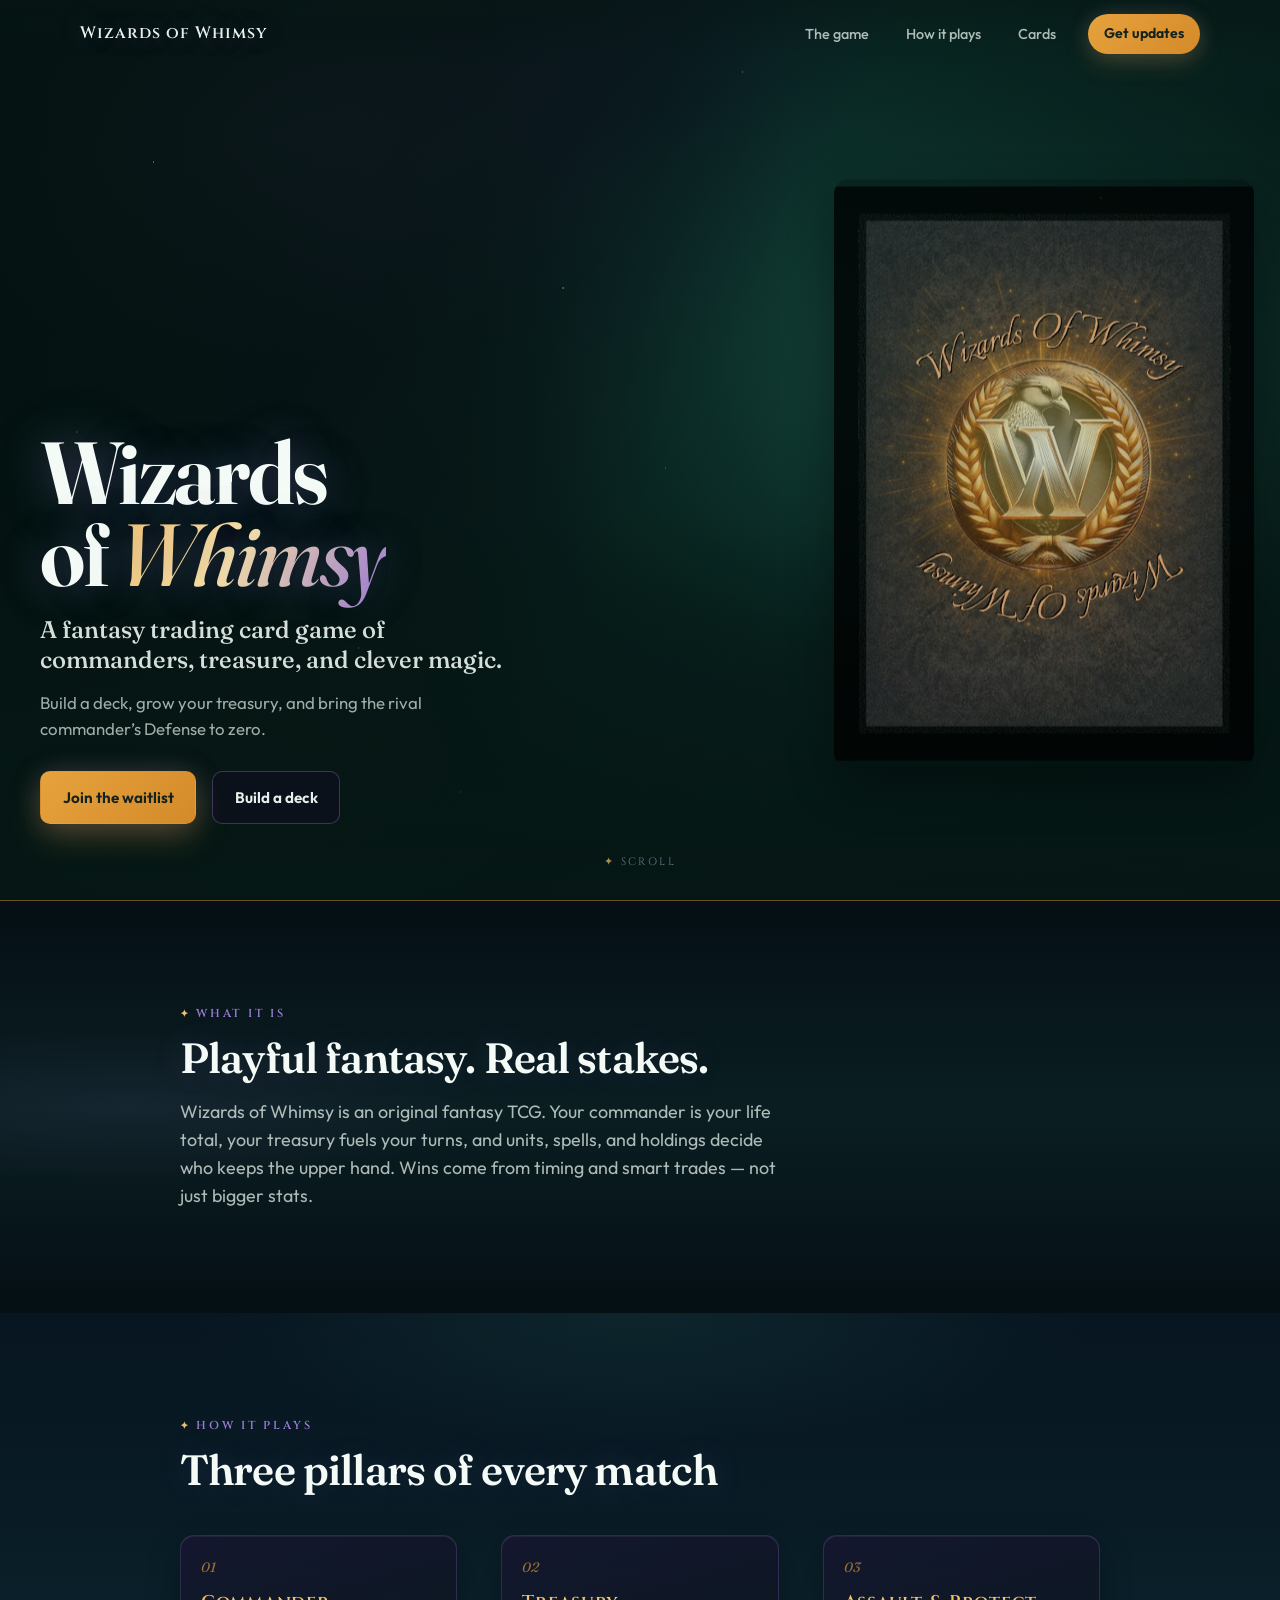
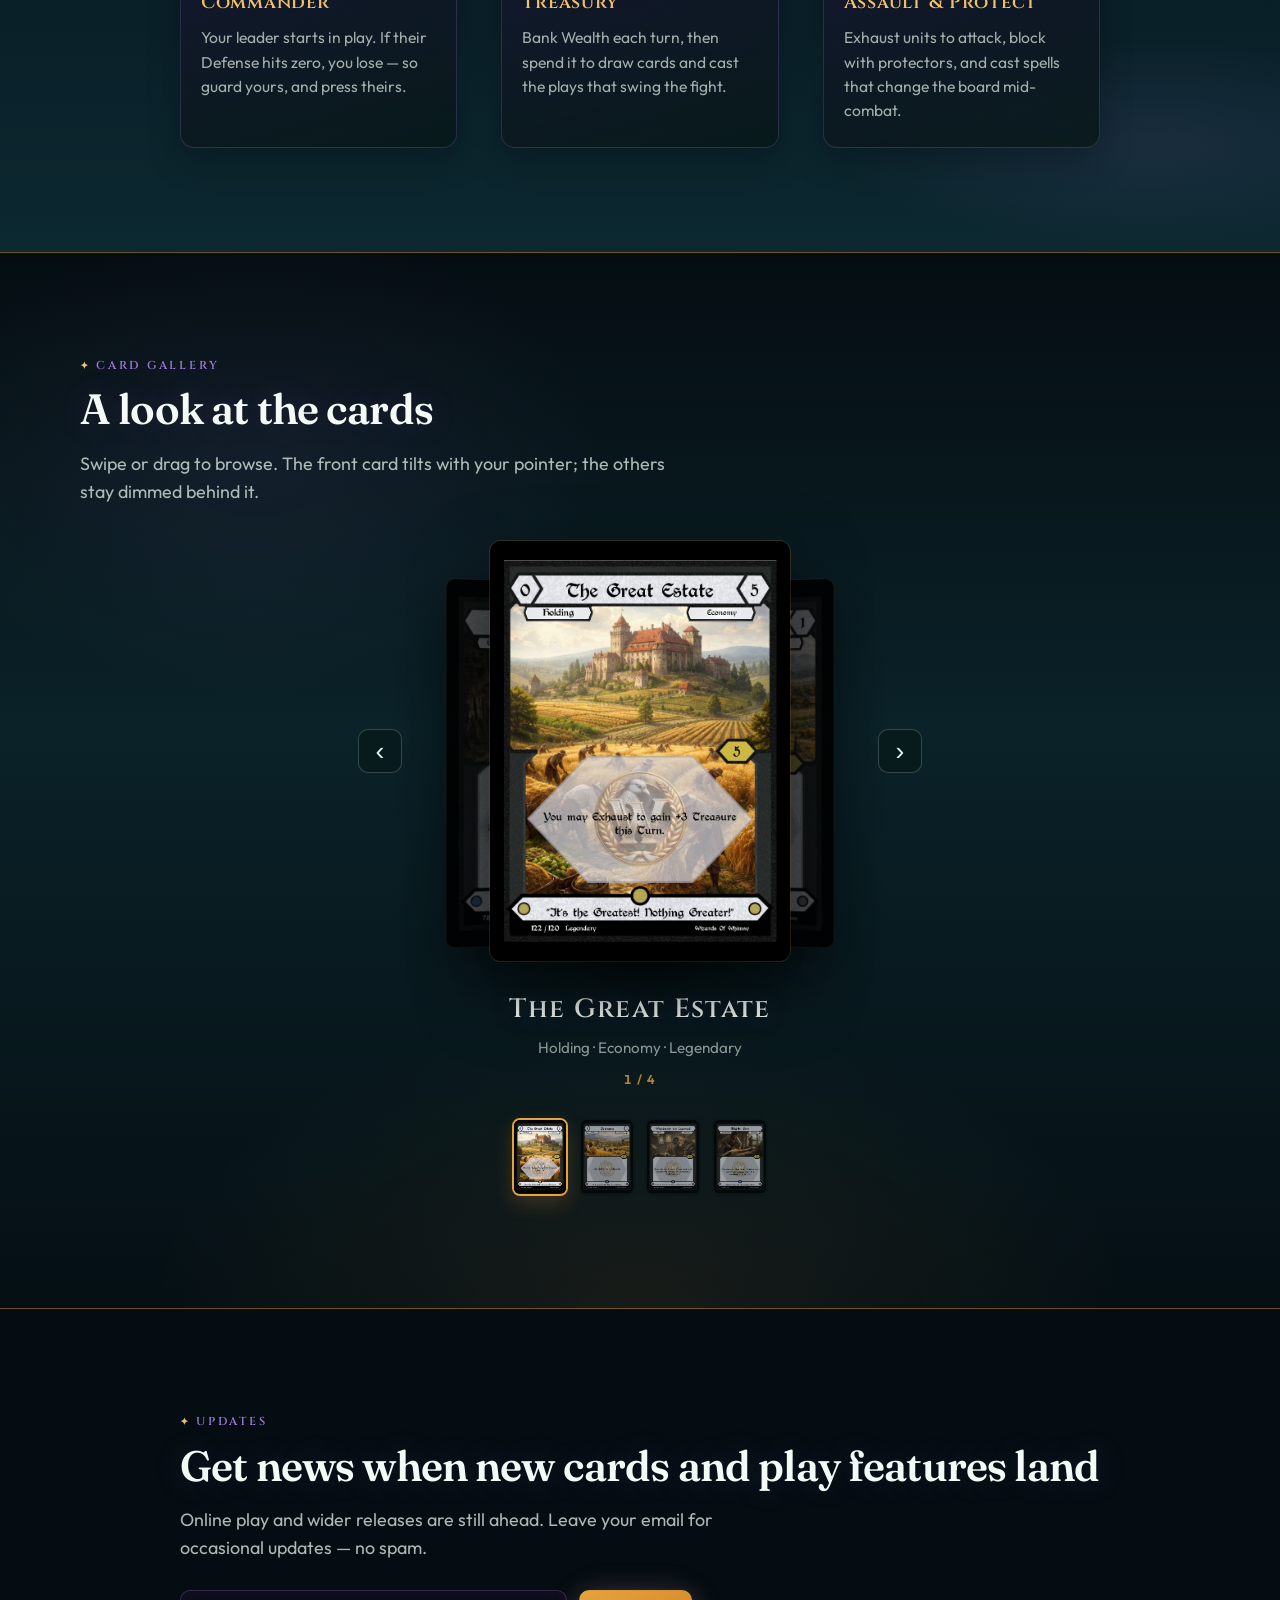
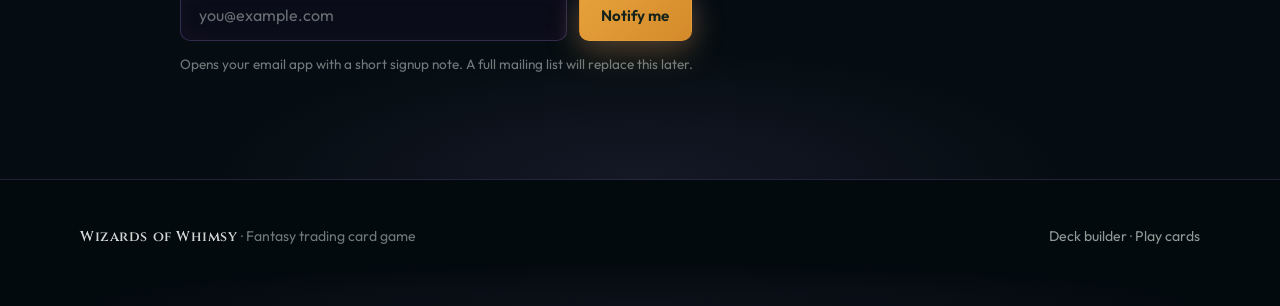
==== commit 9b94d100: "Mobile Improvements" ====
--- a/index.html
+++ b/index.html
@@ -4,9 +4,9 @@
         <meta charset="UTF-8">
         <meta name="viewport" content="width=device-width, initial-scale=1.0, viewport-fit=cover">
     <title>Wizards of Whimsy — A fantasy trading card game</title>
-    <meta name="description" content="Wizards of Whimsy is a fantasy TCG of commanders, treasure, and whimsical warfare. Protect your leader, grow your treasury, and outwit the table.">
+    <meta name="description" content="Wizards of Whimsy is a fantasy trading card game. Protect your commander, grow your treasury, and outplay the table.">
     <meta property="og:title" content="Wizards of Whimsy">
-    <meta property="og:description" content="A fantasy trading card game of commanders, treasury, and whimsical warfare.">
+    <meta property="og:description" content="A fantasy trading card game of commanders, treasure, and clever combat.">
     <meta property="og:type" content="website">
     <link rel="preconnect" href="https://fonts.googleapis.com">
     <link rel="preconnect" href="https://fonts.gstatic.com" crossorigin>
@@ -34,8 +34,8 @@
             <div class="wow-hero-mist" aria-hidden="true"></div>
             <div class="wow-hero-copy wow-reveal">
                 <h1 class="wow-brand">Wizards of <em>Whimsy</em></h1>
-                <p class="wow-hero-line">A fantasy trading card game of commanders, treasure, and mischievous magic.</p>
-                <p class="wow-hero-support">Build a deck, grow your treasury, and strike until the rival commander falls — then brag about it with style.</p>
+                <p class="wow-hero-line">A fantasy trading card game of commanders, treasure, and clever magic.</p>
+                <p class="wow-hero-support">Build a deck, grow your treasury, and bring the rival commander’s Defense to zero.</p>
                 <div class="wow-cta-row">
                     <a class="wow-btn wow-btn-primary" href="#waitlist">Join the waitlist</a>
                     <a class="wow-btn wow-btn-ghost" href="deck-builder.html">Build a deck</a>
@@ -57,11 +57,11 @@
         <section class="wow-section wow-section--story" id="the-game">
             <div class="wow-section-inner wow-reveal">
                 <p class="wow-kicker">What it is</p>
-                <h2 class="wow-h2">Whimsy with teeth.</h2>
+                <h2 class="wow-h2">Playful fantasy. Real stakes.</h2>
                 <p class="wow-lead">
-                    Wizards of Whimsy is an original fantasy TCG where your commander is your life,
-                    your treasury is your engine, and every unit, spell, and holding bends the table
-                    toward delightful chaos. Think clever combat, not just bigger numbers.
+                    Wizards of Whimsy is an original fantasy TCG. Your commander is your life total,
+                    your treasury fuels your turns, and units, spells, and holdings decide who keeps
+                    the upper hand. Wins come from timing and smart trades — not just bigger stats.
                 </p>
                     </div>
         </section>
@@ -69,22 +69,22 @@
         <section class="wow-section wow-section--loop" id="play">
             <div class="wow-section-inner wow-reveal">
                 <p class="wow-kicker">How it plays</p>
-                <h2 class="wow-h2">Three ideas. Endless schemes.</h2>
+                <h2 class="wow-h2">Three pillars of every match</h2>
                 <div class="wow-loop-grid">
                     <article class="wow-loop-item">
                         <span class="wow-loop-num">01</span>
                         <h3>Commander</h3>
-                        <p>Your leader starts in play. When their Defense hits zero, you lose — so protect them, or bury the enemy’s first.</p>
+                        <p>Your leader starts in play. If their Defense hits zero, you lose — so guard yours, and press theirs.</p>
                     </article>
                     <article class="wow-loop-item">
                         <span class="wow-loop-num">02</span>
                         <h3>Treasury</h3>
-                        <p>Convert Wealth into power. Bank treasure each turn, spend it to draw, and fuel the cards that tip the fight.</p>
+                        <p>Bank Wealth each turn, then spend it to draw cards and cast the plays that swing the fight.</p>
                     </article>
                     <article class="wow-loop-item">
                         <span class="wow-loop-num">03</span>
                         <h3>Assault &amp; Protect</h3>
-                        <p>Exhaust units to assault, intercept damage with protectors, and time spells that rewrite the board mid-fight.</p>
+                        <p>Exhaust units to attack, block with protectors, and cast spells that change the board mid-combat.</p>
                     </article>
             </div>
         </div>
@@ -92,10 +92,10 @@
 
         <section class="wow-section wow-section--gallery" id="gallery" aria-label="Created cards">
             <div class="wow-section-inner wow-section-wide wow-reveal">
-                <p class="wow-kicker">From the studio</p>
-                <h2 class="wow-h2">Cards of the realm</h2>
+                <p class="wow-kicker">Card gallery</p>
+                <h2 class="wow-h2">A look at the cards</h2>
                 <p class="wow-lead wow-gallery-lead">
-                    Swipe or drag through cards from the studio. The front card tilts toward your pointer; the rest stay dimmed behind it.
+                    Swipe or drag to browse. The front card tilts with your pointer; the others stay dimmed behind it.
                 </p>
 
                 <div class="wow-gallery" id="wowGallery" hidden>
@@ -119,11 +119,11 @@
 
         <section class="wow-section wow-section--waitlist" id="waitlist">
             <div class="wow-section-inner wow-reveal">
-                <p class="wow-kicker">Stay close</p>
-                <h2 class="wow-h2">Be first when the realm opens wider.</h2>
+                <p class="wow-kicker">Updates</p>
+                <h2 class="wow-h2">Get news when new cards and play features land</h2>
                 <p class="wow-lead">
-                    Online play and public releases are on the road ahead. Leave your email and we’ll
-                    send the good kind of summons — no spam, just Whimsy.
+                    Online play and wider releases are still ahead. Leave your email for occasional
+                    updates — no spam.
                 </p>
                 <form class="wow-waitlist-form" id="wowWaitlistForm" novalidate>
                     <label for="wowEmail">Email</label>
@@ -131,7 +131,7 @@
                     <button type="submit" class="wow-btn wow-btn-primary">Notify me</button>
                 </form>
                 <p class="wow-waitlist-note" id="wowWaitlistNote" role="status" aria-live="polite">
-                    Opens your email app with a short signup note — we’ll wire a full list when hosting is live.
+                    Opens your email app with a short signup note. A full mailing list will replace this later.
                 </p>
                                 </div>
         </section>
@@ -139,7 +139,7 @@
 
     <footer class="wow-footer">
         <div class="wow-footer-inner">
-            <p><strong>Wizards of Whimsy</strong> · Original fantasy TCG</p>
+            <p><strong>Wizards of Whimsy</strong> · Fantasy trading card game</p>
             <p>
                 <a href="deck-builder.html">Deck builder</a>
                 ·
--- a/css/landing.css
+++ b/css/landing.css
@@ -29,6 +29,11 @@
     scroll-behavior: smooth;
 }
 
+@keyframes wow-page-fade-in {
+    from { opacity: 0; }
+    to { opacity: 1; }
+}
+
 body.wow-landing {
     margin: 0;
     min-height: 100%;
@@ -41,6 +46,7 @@
         radial-gradient(ellipse 80% 50% at 50% -10%, rgba(155, 122, 212, 0.12), transparent 55%),
         #050f14;
     -webkit-font-smoothing: antialiased;
+    animation: wow-page-fade-in 0.28s var(--ease-out) both;
 }
 
 img {
@@ -1062,6 +1068,10 @@
         transition: none !important;
     }
 
+    body.wow-landing {
+        animation: none;
+    }
+
     .wow-reveal {
         opacity: 1;
         transform: none;
@@ -1124,30 +1134,82 @@
 }
 
 @media (max-width: 860px) {
+    .wow-nav {
+        height: auto;
+        min-height: var(--nav-h);
+        padding-top: max(0.65rem, env(safe-area-inset-top));
+        padding-bottom: 0.65rem;
+    }
+
+    .wow-nav-inner {
+        gap: 0.65rem;
+    }
+
+    .wow-nav-brand {
+        font-size: 0.92rem;
+        max-width: min(58vw, 240px);
+        overflow: hidden;
+        text-overflow: ellipsis;
+        white-space: nowrap;
+    }
+
+    .wow-nav-cta {
+        min-height: 40px;
+        padding: 0.55rem 0.9rem;
+        font-size: 0.84rem;
+    }
+
+    .wow-hero {
+        align-items: flex-start;
+        min-height: 100dvh;
+        padding:
+            calc(var(--nav-h) + max(1.25rem, env(safe-area-inset-top)) + 0.5rem)
+            max(1rem, env(safe-area-inset-right))
+            max(2.5rem, env(safe-area-inset-bottom));
+    }
+
+    .wow-hero-copy {
+        max-width: 100%;
+        width: 100%;
+        margin: 0;
+        padding-bottom: min(42vw, 210px);
+    }
+
     .wow-hero-card {
         right: 50%;
         top: auto;
-        bottom: 18%;
-        width: min(52vw, 240px);
-        transform: translate(42%, 0);
-        opacity: 0.55;
+        bottom: max(1.25rem, env(safe-area-inset-bottom));
+        width: min(44vw, 200px);
+        transform: translate(50%, 0);
+        opacity: 0.5;
         animation: wow-hero-breathe-mobile 14s ease-in-out infinite;
+        pointer-events: none;
+        z-index: 0;
+    }
+
+    .wow-hero-card.is-ready {
+        pointer-events: auto;
     }
 
     .wow-hero-card.is-flipped {
-        opacity: 0.85;
+        opacity: 0.82;
         animation: none;
     }
 
     @keyframes wow-hero-breathe-mobile {
-        0%, 100% { transform: translate(42%, 0) scale(1); opacity: 0.5; }
-        50% { transform: translate(42%, 0) scale(1.03); opacity: 0.62; }
+        0%, 100% { transform: translate(50%, 0) scale(1); opacity: 0.45; }
+        50% { transform: translate(50%, 0) scale(1.03); opacity: 0.58; }
     }
 
     .wow-hero-bg::after {
         background:
-            linear-gradient(180deg, rgba(4, 20, 17, 0.55) 0%, rgba(4, 20, 17, 0.72) 45%, rgba(4, 16, 14, 0.94) 100%),
-            linear-gradient(90deg, rgba(4, 20, 17, 0.5), transparent 70%);
+            linear-gradient(180deg, rgba(4, 20, 17, 0.35) 0%, rgba(4, 20, 17, 0.72) 48%, rgba(4, 16, 14, 0.96) 100%),
+            linear-gradient(90deg, rgba(4, 20, 17, 0.55), transparent 75%);
+    }
+
+    .wow-section {
+        padding-left: max(1rem, env(safe-area-inset-left));
+        padding-right: max(1rem, env(safe-area-inset-right));
     }
 
     .wow-loop-grid {
@@ -1165,26 +1227,46 @@
 
     .wow-gallery-stage {
         gap: clamp(2rem, 12vw, 3.25rem);
+        padding-inline: 0.25rem;
     }
 
     .wow-gallery-nav {
-        width: 38px;
-        height: 38px;
+        width: 44px;
+        height: 44px;
         font-size: 1.4rem;
-    }
-}
-
-@media (max-width: 480px) {
-    .wow-brand {
-        font-size: clamp(2.45rem, 13vw, 3.35rem);
     }
 
     .wow-cta-row {
         flex-direction: column;
         align-items: stretch;
+        width: 100%;
     }
 
     .wow-btn {
         width: 100%;
-    }
-}
+        min-height: 48px;
+    }
+}
+
+@media (max-width: 480px) {
+    .wow-brand {
+        font-size: clamp(2.35rem, 12vw, 3.1rem);
+    }
+
+    .wow-hero-line {
+        font-size: 1.1rem;
+    }
+
+    .wow-hero-support {
+        font-size: 0.98rem;
+    }
+
+    .wow-hero-card {
+        width: min(48vw, 170px);
+        bottom: max(0.75rem, env(safe-area-inset-bottom));
+    }
+
+    .wow-hero-copy {
+        padding-bottom: min(48vw, 190px);
+    }
+}
